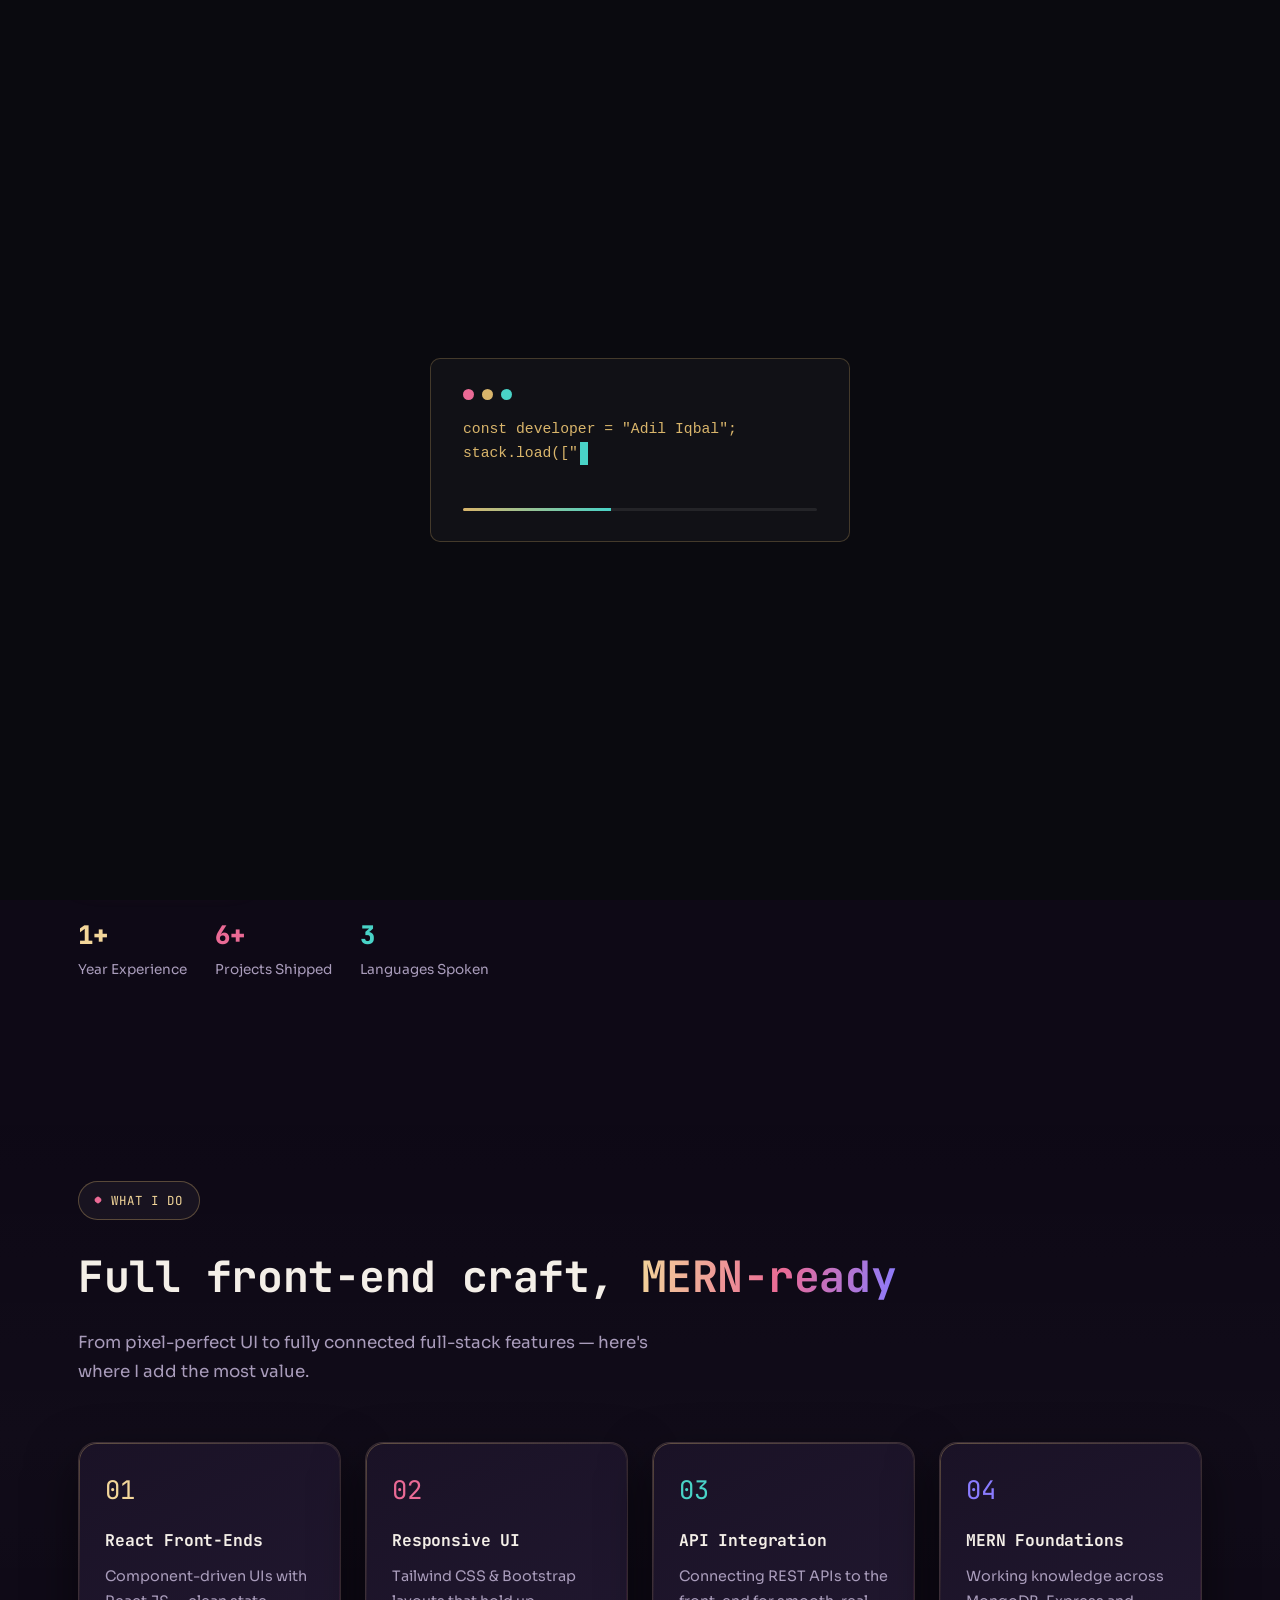
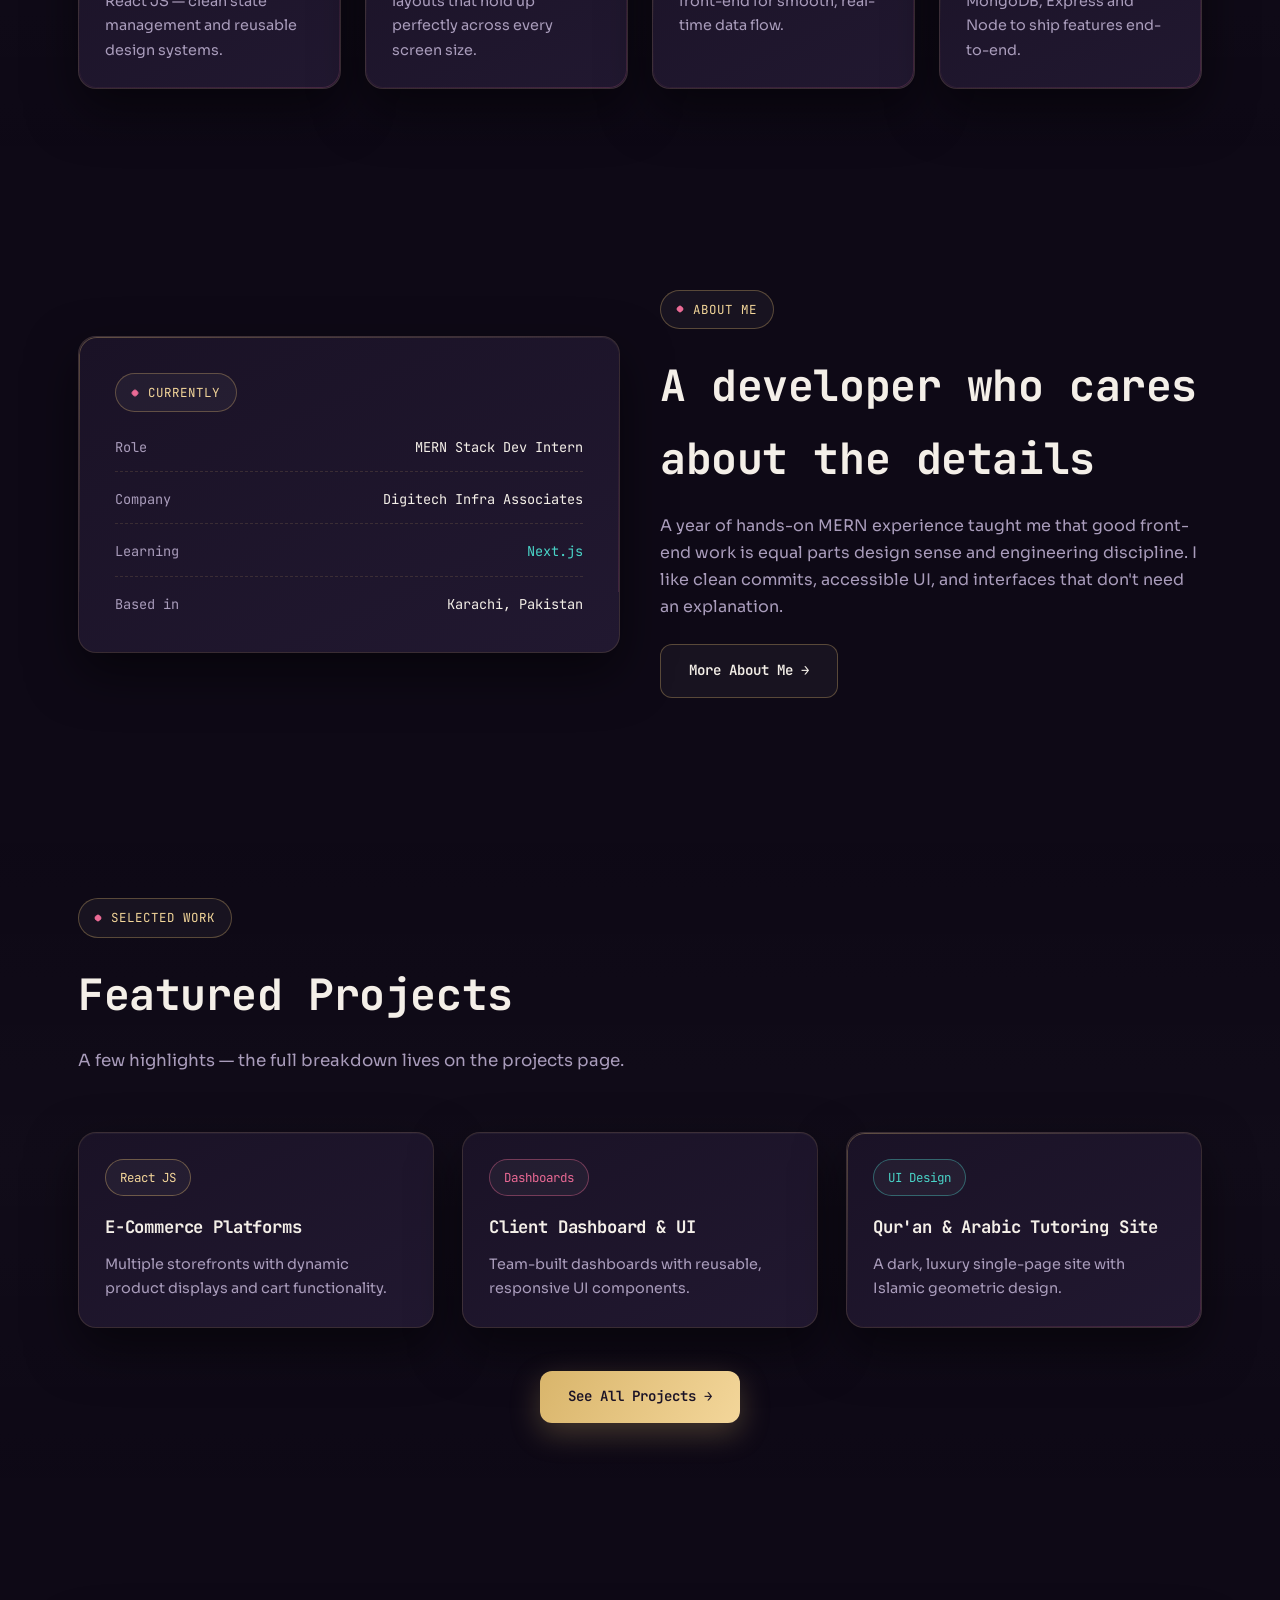
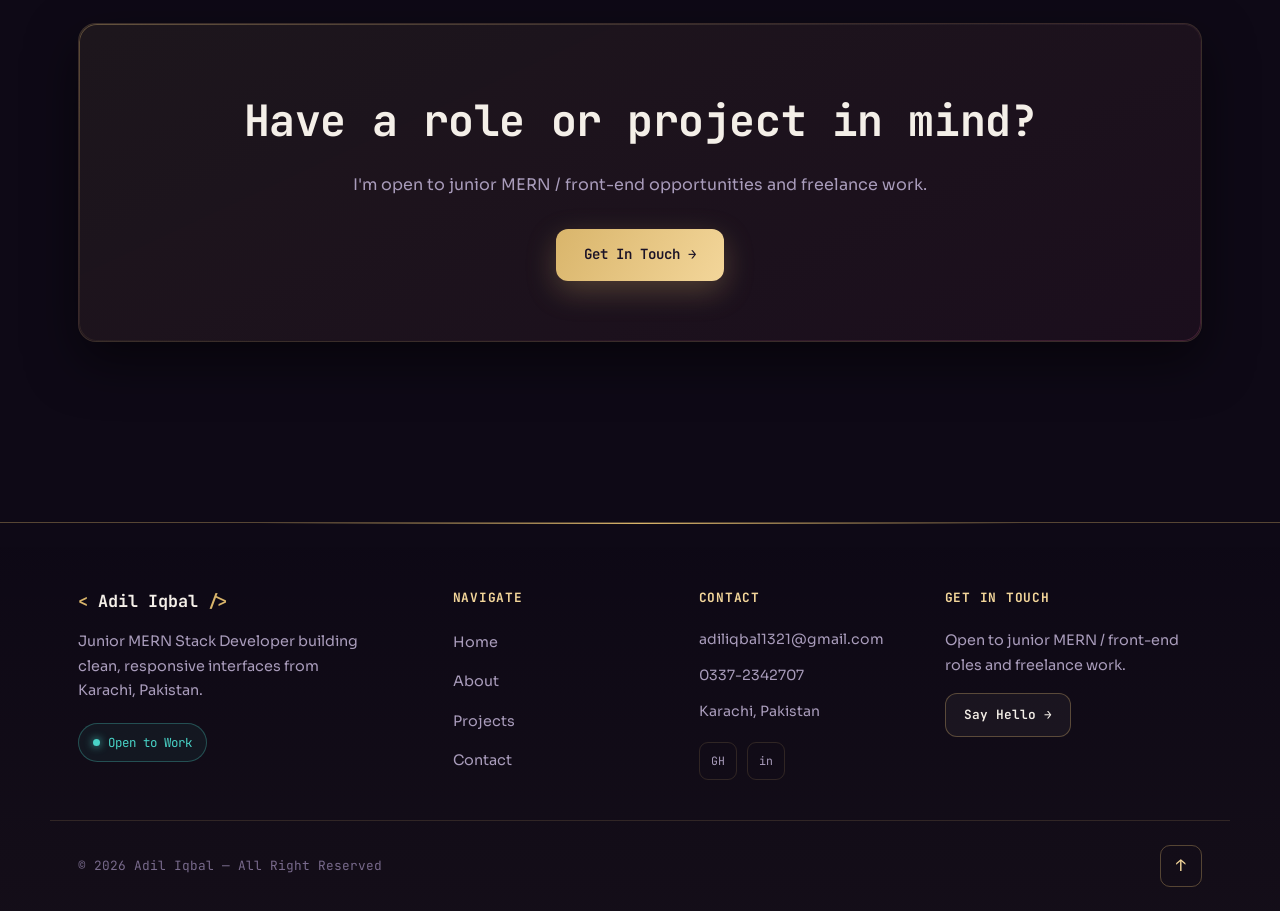
==== index.html @ 332040eb "a" ====
<!DOCTYPE html>
<html lang="en">
<head>
<meta charset="UTF-8">
<meta name="viewport" content="width=device-width, initial-scale=1.0">
<link rel="icon" type="image/jpeg" href="faviconimage.png">
<title>Adil Iqbal — Junior MERN Stack Developer</title>
<meta name="description" content="Adil Iqbal — Junior MERN Stack Developer from Karachi, Pakistan. React JS, Next.js, Node, MongoDB.">
<link rel="stylesheet" href="style.css">
<style>
#preloader{
  position:fixed;
  inset:0;
  z-index:99999;
  background:#0a0a0f;
  display:flex;
  align-items:center;
  justify-content:center;
  transition:opacity .6s ease, visibility .6s ease;
}
#preloader.hide{
  opacity:0;
  visibility:hidden;
  pointer-events:none;
}
.loader-box{
  width:min(420px,86vw);
  padding:30px 32px;
  border:1px solid rgba(217,181,107,0.25);
  border-radius:10px;
  background:rgba(255,255,255,0.03);
}
.loader-dots{display:flex;gap:8px;margin-bottom:18px;}
.loader-dots span{width:11px;height:11px;border-radius:50%;display:inline-block;}
.loader-dots span:nth-child(1){background:#ea6a95;}
.loader-dots span:nth-child(2){background:#d9b56b;}
.loader-dots span:nth-child(3){background:#49d3c7;}
.loader-code{
  min-height:70px;
  font-family:monospace;
  font-size:0.92rem;
  color:#d9b56b;
  white-space:pre-wrap;
  line-height:1.6;
}
.loader-code .type-cursor{
  display:inline-block;
  width:8px;
  background:#49d3c7;
  animation:blink 0.8s steps(1) infinite;
  margin-left:2px;
}
@keyframes blink{50%{opacity:0;}}
.loader-bar{
  margin-top:20px;
  height:3px;
  width:100%;
  background:rgba(255,255,255,0.08);
  border-radius:2px;
  overflow:hidden;
}
.loader-bar-fill{
  height:100%;
  width:0%;
  background:linear-gradient(90deg,#d9b56b,#49d3c7);
  transition:width .3s ease;
}
</style>
</head>
<body id="top">
  <div id="preloader">
    <div class="loader-box">
      <div class="loader-dots">
        <span></span><span></span><span></span>
      </div>
      <div class="loader-code" id="loaderCode"></div>
      <div class="loader-bar"><div class="loader-bar-fill" id="loaderFill"></div></div>
    </div>
  </div>

<div class="mesh"></div>
<div class="noise"></div>

<header>
  <nav>
    <div class="brand"><span class="brk">&lt;</span>Adil Iqbal<span class="brk">/&gt;</span></div>
    <button class="nav-toggle" aria-label="menu"><span></span><span></span><span></span></button>
    <div class="nav-links">
      <a href="index.html" class="active">Home</a>
      <a href="About.html">About</a>
      <a href="projects.html">Projects</a>
      <a href="contact.html">Contact</a>
    </div>
    <a href="contact.html" class="nav-cta">Hire Me</a>
  </nav>
</header>

<main>

  <!-- ============ HERO ============ -->
  <section class="pad-lg">
    <div class="wrap hero-grid">
      <div>
        <div class="eyebrow"><span class="sq"></span>Open to Junior MERN / Front-End roles</div>
        <h1 style="font-size:clamp(2.4rem,5.5vw,3.8rem);line-height:1.1;margin-bottom:22px;">
          Building interfaces that feel as good as they look —
          <span class="grad-text">one component at a time.</span>
        </h1>
        <p style="color:var(--muted);font-size:1.1rem;max-width:540px;margin-bottom:34px;">
          I'm <b style="color:var(--text)">Adil Iqbal</b>, a Junior MERN Stack Developer based in Karachi, Pakistan.
          I design and build dynamic, responsive web applications with <b style="color:var(--text)">React JS</b>,
          and I'm currently deepening my craft with <b style="color:var(--text)">Next.js</b>.
        </p>
        <div style="display:flex;gap:16px;flex-wrap:wrap;">
          <a href="projects.html" class="btn btn-gold">View My Work →</a>
          <a href="Adil-CV.pdf" download class="btn btn-outline">⬇ Download My CV</a>
        </div>
        <div style="display:flex;gap:28px;margin-top:48px;flex-wrap:wrap;">
          <div><div class="mono" style="font-size:1.6rem;font-weight:800;color:var(--gold-bright);"><span data-count="1">0</span>+</div><div style="color:var(--muted);font-size:0.85rem;">Year Experience</div></div>
          <div><div class="mono" style="font-size:1.6rem;font-weight:800;color:var(--rose);"><span data-count="6">0</span>+</div><div style="color:var(--muted);font-size:0.85rem;">Projects Shipped</div></div>
          <div><div class="mono" style="font-size:1.6rem;font-weight:800;color:var(--teal);"><span data-count="3">0</span></div><div style="color:var(--muted);font-size:0.85rem;">Languages Spoken</div></div>
        </div>
      </div>

      <div class="glass tilt" style="padding:0;overflow:hidden;">
        <div style="display:flex;align-items:center;gap:8px;padding:14px 18px;border-bottom:1px solid var(--border);background:rgba(255,255,255,0.02);">
          <span style="width:11px;height:11px;border-radius:50%;background:var(--rose);"></span>
          <span style="width:11px;height:11px;border-radius:50%;background:var(--gold);"></span>
          <span style="width:11px;height:11px;border-radius:50%;background:var(--teal);"></span>
          <span class="mono" style="color:var(--muted);font-size:0.78rem;margin-left:6px;">profile.json</span>
        </div>
        <div class="mono" style="padding:26px 28px;font-size:0.88rem;">
          <div><span style="color:var(--rose);">{</span></div>
          <div>&nbsp;&nbsp;"name"<span style="color:var(--muted);">:</span> <span style="color:var(--gold-bright);">"Adil Iqbal"</span>,</div>
          <div>&nbsp;&nbsp;"role"<span style="color:var(--muted);">:</span> <span style="color:var(--gold-bright);">"Junior MERN Stack Developer"</span>,</div>
          <div>&nbsp;&nbsp;"stack"<span style="color:var(--muted);">:</span> [<span style="color:var(--teal);">"React"</span>, <span style="color:var(--teal);">"Bootstrap/Tailwind CSS"</span>, <span style="color:var(--teal);">"JavaScript/TypeScript"</span>],</div>
          <div>&nbsp;&nbsp;"learning"<span style="color:var(--muted);">:</span> <span style="color:var(--teal);">"Next.js"</span>,</div>
          <div>&nbsp;&nbsp;"basedIn"<span style="color:var(--muted);">:</span> <span style="color:var(--gold-bright);">"Karachi, Pakistan"</span>,</div>
          <div>&nbsp;&nbsp;"languages"<span style="color:var(--muted);">:</span> [<span style="color:var(--teal);">"Urdu"</span>, <span style="color:var(--teal);">"English"</span>, <span style="color:var(--teal);">"Arabic"</span>],</div>
          <div>&nbsp;&nbsp;"available"<span style="color:var(--muted);">:</span> <span style="color:var(--rose);">true</span></div>
          <div><span style="color:var(--rose);">}</span></div>
        </div>
      </div>
    </div>
  </section>

  <!-- ============ WHAT I DO ============ -->
  <section class="pad-lg" style="background:linear-gradient(180deg,transparent,rgba(255,255,255,0.015),transparent);">
    <div class="wrap">
      <div class="eyebrow fade-up"><span class="sq"></span>What I Do</div>
      <h2 class="section-title fade-up">Full front-end craft, <span class="grad-text">MERN-ready</span></h2>
      <p class="section-sub fade-up">From pixel-perfect UI to fully connected full-stack features — here's where I add the most value.</p>

      <div class="grid-4">
        <div class="glass tilt fade-up" style="padding:26px;">
          <div class="mono" style="font-size:1.6rem;color:var(--gold-bright);margin-bottom:14px;">01</div>
          <h3 style="font-size:1.02rem;margin-bottom:10px;">React Front-Ends</h3>
          <p style="color:var(--muted);font-size:0.9rem;">Component-driven UIs with React JS — clean state management and reusable design systems.</p>
        </div>
        <div class="glass tilt fade-up" style="padding:26px;">
          <div class="mono" style="font-size:1.6rem;color:var(--rose);margin-bottom:14px;">02</div>
          <h3 style="font-size:1.02rem;margin-bottom:10px;">Responsive UI</h3>
          <p style="color:var(--muted);font-size:0.9rem;">Tailwind CSS &amp; Bootstrap layouts that hold up perfectly across every screen size.</p>
        </div>
        <div class="glass tilt fade-up" style="padding:26px;">
          <div class="mono" style="font-size:1.6rem;color:var(--teal);margin-bottom:14px;">03</div>
          <h3 style="font-size:1.02rem;margin-bottom:10px;">API Integration</h3>
          <p style="color:var(--muted);font-size:0.9rem;">Connecting REST APIs to the front-end for smooth, real-time data flow.</p>
        </div>
        <div class="glass tilt fade-up" style="padding:26px;">
          <div class="mono" style="font-size:1.6rem;color:var(--violet);margin-bottom:14px;">04</div>
          <h3 style="font-size:1.02rem;margin-bottom:10px;">MERN Foundations</h3>
          <p style="color:var(--muted);font-size:0.9rem;">Working knowledge across MongoDB, Express and Node to ship features end-to-end.</p>
        </div>
      </div>
    </div>
  </section>

  <!-- ============ ABOUT TEASER ============ -->
  <section class="pad-lg">
    <div class="wrap grid-2" style="align-items:center;">
      <div class="glass tilt fade-up" style="padding:36px;">
        <div class="eyebrow" style="margin-bottom:24px;"><span class="sq"></span>Currently</div>
        <ul style="display:flex;flex-direction:column;gap:16px;">
          <li style="display:flex;justify-content:space-between;border-bottom:1px dashed var(--border);padding-bottom:12px;"><span class="mono" style="color:var(--muted);font-size:0.85rem;">Role</span><span class="mono" style="font-size:0.85rem;">MERN Stack Dev Intern</span></li>
          <li style="display:flex;justify-content:space-between;border-bottom:1px dashed var(--border);padding-bottom:12px;"><span class="mono" style="color:var(--muted);font-size:0.85rem;">Company</span><span class="mono" style="font-size:0.85rem;">Digitech Infra Associates</span></li>
          <li style="display:flex;justify-content:space-between;border-bottom:1px dashed var(--border);padding-bottom:12px;"><span class="mono" style="color:var(--muted);font-size:0.85rem;">Learning</span><span class="mono" style="font-size:0.85rem;color:var(--teal);">Next.js</span></li>
          <li style="display:flex;justify-content:space-between;"><span class="mono" style="color:var(--muted);font-size:0.85rem;">Based in</span><span class="mono" style="font-size:0.85rem;">Karachi, Pakistan</span></li>
        </ul>
      </div>
      <div class="fade-up">
        <div class="eyebrow"><span class="sq"></span>About Me</div>
        <h2 class="section-title">A developer who cares about the details</h2>
        <p style="color:var(--muted);margin-bottom:24px;">A year of hands-on MERN experience taught me that good front-end work is equal parts design sense and engineering discipline. I like clean commits, accessible UI, and interfaces that don't need an explanation.</p>
        <a href="about.html" class="btn btn-outline">More About Me →</a>
      </div>
    </div>
  </section>

  <!-- ============ FEATURED PROJECTS ============ -->
  <section class="pad-lg" style="background:linear-gradient(180deg,transparent,rgba(255,255,255,0.015),transparent);">
    <div class="wrap">
      <div class="eyebrow fade-up"><span class="sq"></span>Selected Work</div>
      <h2 class="section-title fade-up">Featured Projects</h2>
      <p class="section-sub fade-up">A few highlights — the full breakdown lives on the projects page.</p>

      <div class="grid-3">
        <div class="glass tilt fade-up" style="padding:26px;">
          <div class="pill gold" style="margin-bottom:16px;">React JS</div>
          <h3 style="font-size:1.08rem;margin-bottom:10px;">E-Commerce Platforms</h3>
          <p style="color:var(--muted);font-size:0.9rem;">Multiple storefronts with dynamic product displays and cart functionality.</p>
        </div>
        <div class="glass tilt fade-up" style="padding:26px;">
          <div class="pill rose" style="margin-bottom:16px;">Dashboards</div>
          <h3 style="font-size:1.08rem;margin-bottom:10px;">Client Dashboard &amp; UI</h3>
          <p style="color:var(--muted);font-size:0.9rem;">Team-built dashboards with reusable, responsive UI components.</p>
        </div>
        <div class="glass tilt fade-up" style="padding:26px;">
          <div class="pill teal" style="margin-bottom:16px;">UI Design</div>
          <h3 style="font-size:1.08rem;margin-bottom:10px;">Qur'an &amp; Arabic Tutoring Site</h3>
          <p style="color:var(--muted);font-size:0.9rem;">A dark, luxury single-page site with Islamic geometric design.</p>
        </div>
      </div>
      <div style="text-align:center;margin-top:44px;" class="fade-up">
        <a href="projects.html" class="btn btn-gold">See All Projects →</a>
      </div>
    </div>
  </section>

  <!-- ============ CTA ============ -->
  <section class="pad-lg">
    <div class="wrap">
      <div class="glass fade-up" style="padding:60px 40px;text-align:center;background:linear-gradient(155deg, rgba(217,181,107,0.08), rgba(234,106,149,0.06));">
        <h2 class="section-title" style="margin-bottom:14px;">Have a role or project in mind?</h2>
        <p style="color:var(--muted);margin-bottom:30px;">I'm open to junior MERN / front-end opportunities and freelance work.</p>
        <a href="contact.html" class="btn btn-gold">Get In Touch →</a>
      </div>
    </div>
  </section>

</main>

<footer>
  <div class="footer-top">
    <div class="footer-col footer-col-brand">
      <div class="brand mono"><span class="brk">&lt;</span>Adil Iqbal<span class="brk">/&gt;</span></div>
      <p>Junior MERN Stack Developer building clean, responsive interfaces from Karachi, Pakistan.</p>
      <span class="footer-badge"><span class="dot"></span>Open to Work</span>
    </div>
    <div class="footer-col">
      <h4>Navigate</h4>
      <ul>
        <li><a href="index.html">Home</a></li>
        <li><a href="about.html">About</a></li>
        <li><a href="projects.html">Projects</a></li>
        <li><a href="contact.html">Contact</a></li>
      </ul>
    </div>
    <div class="footer-col">
      <h4>Contact</h4>
      <div class="f-contact">
        <a href="mailto:adiliqbal1321@gmail.com">adiliqbal1321@gmail.com</a>
        <a href="tel:03372342707">0337-2342707</a>
        <span>Karachi, Pakistan</span>
      </div>
      <div class="footer-social">
        <a href="https://github.com/AdilIqbal0337" title="GitHub">GH</a>
        <a href="https://www.linkedin.com/in/adil-iqbal-b73838338/" title="LinkedIn">in</a>
      </div>
    </div>
    <div class="footer-col">
      <h4>Get In Touch</h4>
      <p style="color:var(--muted);font-size:0.9rem;margin-bottom:16px;">Open to junior MERN / front-end roles and freelance work.</p>
      <a href="contact.html" class="btn btn-outline" style="font-size:0.8rem;padding:10px 18px;">Say Hello →</a>
    </div>
  </div>
  <div class="footer-bottom">
    <div class="footer-note">© 2026 Adil Iqbal — All Right Reserved</div>
    <a href="#top" class="back-to-top mono" title="Back to top">↑</a>
  </div>
</footer>

<script src="script.js"></script>
<script>
(function(){
  const codeEl = document.getElementById('loaderCode');
  const fillEl = document.getElementById('loaderFill');
  const preloader = document.getElementById('preloader');
  if(!codeEl || !preloader) return;

  const lines = [
    'const developer = "Adil Iqbal";',
    'stack.load(["React","Next JS","Tailwind Css"]);',
    'status: "Ready to build..."'
  ];

  let lineIndex = 0, charIndex = 0, output = '';

  function typeLine(){
    if(lineIndex >= lines.length){
      finishLoading();
      return;
    }
    const currentLine = lines[lineIndex];
    if(charIndex < currentLine.length){
      output += currentLine[charIndex];
      codeEl.innerHTML = output + '<span class="type-cursor">&nbsp;</span>';
      charIndex++;
      const totalChars = lines.join('').length;
      const doneChars = lineIndex * 0;
      let progressChars = 0;
      for(let i=0;i<lineIndex;i++){ progressChars += lines[i].length; }
      progressChars += charIndex;
      fillEl.style.width = Math.min(95, (progressChars / totalChars) * 100) + '%';
      setTimeout(typeLine, 28);
    } else {
      output += '\n';
      lineIndex++;
      charIndex = 0;
      setTimeout(typeLine, 250);
    }
  }

  function finishLoading(){
    fillEl.style.width = '100%';
    setTimeout(function(){
      preloader.classList.add('hide');
      document.body.style.overflow = '';
    }, 400);
  }

  document.body.style.overflow = 'hidden';
  setTimeout(typeLine, 300);

  window.addEventListener('load', function(){
    setTimeout(function(){
      if(!preloader.classList.contains('hide')){
        finishLoading();
      }
    }, 2500);
  });
})();
</script>
</body>
</html>
---- style.css ----
/* =====================================================
   Adil Iqbal — Portfolio v2
   Theme: "Obsidian & Champagne" — deep aubergine-black glass
   with warm gold, rose and teal accents, 3D depth via
   layered shadows, glass panels and gradient mesh light.
   ===================================================== */

@import url('https://fonts.googleapis.com/css2?family=JetBrains+Mono:wght@400;500;600;700;800&family=Sora:wght@300;400;500;600;700;800&display=swap');

:root{
  --bg:#0e0916;
  --bg-2:#150e22;
  --surface: rgba(255,255,255,0.045);
  --surface-solid:#1a1226;
  --surface-solid-2:#211830;
  --border: rgba(212,175,106,0.16);
  --border-strong: rgba(212,175,106,0.35);
  --gold:#d9b56b;
  --gold-bright:#f3d69a;
  --rose:#ea6a95;
  --teal:#49d3c7;
  --violet:#8a7cff;
  --text:#f4efe8;
  --muted:#a99cbb;
  --muted-dim:#786a8c;
  --shadow-1: 0 2px 8px rgba(0,0,0,0.4);
  --shadow-2: 0 20px 50px rgba(0,0,0,0.5);
  --shadow-3: 0 40px 90px rgba(0,0,0,0.55);
}

*{margin:0;padding:0;box-sizing:border-box;}
html{scroll-behavior:smooth;}
body{
  background:var(--bg);
  color:var(--text);
  font-family:'Sora',sans-serif;
  font-weight:400;
  line-height:1.7;
  overflow-x:hidden;
  position:relative;
  min-height:100vh;
}
a{text-decoration:none;color:inherit;}
ul{list-style:none;}
img{max-width:100%;display:block;}
::selection{background:var(--gold);color:#150e22;}

.mono{font-family:'JetBrains Mono',monospace;}

::-webkit-scrollbar{width:10px;}
::-webkit-scrollbar-track{background:var(--bg);}
::-webkit-scrollbar-thumb{background:var(--surface-solid-2);border-radius:6px;border:1px solid var(--border);}
::-webkit-scrollbar-thumb:hover{background:var(--gold);}

/* ---------- Gradient mesh background ---------- */
.mesh{
  position:fixed;inset:0;z-index:-2;
  background:
    radial-gradient(ellipse 60% 45% at 12% 8%, rgba(234,106,149,0.16), transparent 60%),
    radial-gradient(ellipse 55% 45% at 88% 15%, rgba(73,211,199,0.13), transparent 60%),
    radial-gradient(ellipse 70% 55% at 50% 100%, rgba(138,124,255,0.14), transparent 60%),
    var(--bg);
}
.noise{
  position:fixed;inset:0;z-index:-1;opacity:0.035;pointer-events:none;
  background-image:url("data:image/svg+xml,%3Csvg xmlns='http://www.w3.org/2000/svg' width='120' height='120'%3E%3Cfilter id='n'%3E%3CfeTurbulence type='fractalNoise' baseFrequency='0.9' numOctaves='2' stitchTiles='stitch'/%3E%3C/filter%3E%3Crect width='100%25' height='100%25' filter='url(%23n)'/%3E%3C/svg%3E");
}

/* ---------- Gradient text helper ---------- */
.grad-text{
  background:linear-gradient(100deg, var(--gold-bright), var(--rose) 55%, var(--violet));
  -webkit-background-clip:text;background-clip:text;color:transparent;
}

/* ================= NAVIGATION ================= */
header{
  position:fixed;top:0;left:0;right:0;z-index:200;
  background:rgba(14,9,22,0.72);
  backdrop-filter:blur(16px) saturate(140%);
  border-bottom:1px solid var(--border);
}
nav{
  max-width:1240px;margin:0 auto;
  display:flex;align-items:center;justify-content:space-between;
  padding:18px 28px;
}
.brand{
  font-family:'JetBrains Mono',monospace;font-weight:700;font-size:1.05rem;
  display:flex;align-items:center;gap:10px;
}
.brand .brk{color:var(--gold);}
.nav-links{display:flex;gap:6px;align-items:center;}
.nav-links a{
  font-family:'JetBrains Mono',monospace;font-size:0.85rem;
  padding:10px 18px;border-radius:10px;color:var(--muted);
  transition:color .2s, background .2s;
  position:relative;
}
.nav-links a:hover{color:var(--text);background:var(--surface);}
.nav-links a.active{color:var(--gold-bright);background:var(--surface);}
.nav-links a.active::after{
  content:'';position:absolute;left:18px;right:18px;bottom:6px;height:2px;
  background:linear-gradient(90deg,var(--gold),var(--rose));border-radius:2px;
}
.nav-cta{
  font-family:'JetBrains Mono',monospace;font-size:0.82rem;font-weight:600;
  padding:11px 20px;border-radius:10px;
  background:linear-gradient(120deg,var(--gold),var(--gold-bright));
  color:#1a1226;
  box-shadow:0 8px 24px rgba(217,181,107,0.25);
  white-space:nowrap;
}
.nav-toggle{display:none;}

@media(max-width:860px){
  .nav-links{
    position:fixed;top:64px;left:0;right:0;
    flex-direction:column;align-items:stretch;gap:2px;
    background:rgba(14,9,22,0.97);backdrop-filter:blur(16px);
    padding:14px;border-bottom:1px solid var(--border);
    transform:translateY(-130%);opacity:0;transition:transform .3s ease, opacity .3s ease;
    pointer-events:none;
  }
  .nav-links.open{transform:translateY(0);opacity:1;pointer-events:auto;}
  .nav-links a{padding:14px 16px;}
  .nav-toggle{
    display:flex;flex-direction:column;gap:5px;width:26px;cursor:pointer;background:none;border:none;
  }
  .nav-toggle span{height:2px;background:var(--text);border-radius:2px;}
}

/* ================= LAYOUT PRIMITIVES ================= */
main{padding-top:76px;}
section{position:relative;}
.wrap{max-width:1180px;margin:0 auto;padding:0 28px;}
.pad-lg{padding:100px 0;}
.pad-md{padding:70px 0;}

.eyebrow{
  display:inline-flex;align-items:center;gap:10px;
  font-family:'JetBrains Mono',monospace;font-size:0.78rem;letter-spacing:0.08em;
  color:var(--gold-bright);text-transform:uppercase;
  margin-bottom:20px;
  padding:8px 16px;border:1px solid var(--border-strong);border-radius:30px;
  background:var(--surface);
}
.eyebrow .sq{width:6px;height:6px;background:var(--rose);border-radius:2px;transform:rotate(45deg);}

h1,h2,h3,h4{font-family:'JetBrains Mono',monospace;font-weight:700;letter-spacing:-0.01em;}
h2.section-title{font-size:clamp(1.9rem,4vw,2.7rem);margin-bottom:16px;}
.section-sub{color:var(--muted);font-size:1.05rem;max-width:620px;margin-bottom:56px;}

/* ================= GLASS / 3D CARD SYSTEM ================= */
.glass{
  background:linear-gradient(155deg, var(--surface-solid), var(--surface-solid-2));
  border:1px solid var(--border);
  border-radius:18px;
  box-shadow:var(--shadow-2), inset 0 1px 0 rgba(255,255,255,0.04);
  position:relative;
}
.glass::before{
  content:'';position:absolute;inset:0;border-radius:18px;padding:1px;
  background:linear-gradient(155deg, rgba(217,181,107,0.35), rgba(255,255,255,0), rgba(234,106,149,0.2));
  -webkit-mask:linear-gradient(#000 0 0) content-box, linear-gradient(#000 0 0);
  -webkit-mask-composite:xor;mask-composite:exclude;
  pointer-events:none;
}
.tilt{transform-style:preserve-3d;transition:transform .4s cubic-bezier(.2,.8,.2,1), box-shadow .4s;will-change:transform;}
.tilt:hover{box-shadow:var(--shadow-3);}

/* ================= BUTTONS ================= */
.btn{
  font-family:'JetBrains Mono',monospace;font-weight:600;font-size:0.88rem;
  padding:14px 28px;border-radius:12px;display:inline-flex;align-items:center;gap:10px;
  transition:transform .2s, box-shadow .2s, background .2s, border-color .2s;
  cursor:pointer;border:none;
}
.btn-gold{
  background:linear-gradient(120deg,var(--gold),var(--gold-bright));color:#1a1226;
  box-shadow:0 10px 30px rgba(217,181,107,0.28);
}
.btn-gold:hover{transform:translateY(-3px);box-shadow:0 16px 40px rgba(217,181,107,0.4);}
.btn-outline{
  border:1px solid var(--border-strong);color:var(--text);background:var(--surface);
}
.btn-outline:hover{transform:translateY(-3px);border-color:var(--gold);}

/* ================= HERO RESPONSIVE GRID ================= */
.hero-grid{display:grid;grid-template-columns:1.05fr 0.95fr;gap:56px;align-items:center;min-height:70vh;}
@media(max-width:900px){
  .hero-grid{grid-template-columns:1fr;min-height:auto;gap:40px;}
  .hero-grid > *{grid-column:1;}
}

/* ================= PROJECT THUMBNAIL PLACEHOLDER ================= */
.proj-thumb{
  position:relative;border-radius:14px;overflow:hidden;height:200px;margin-bottom:24px;
  border:1px solid var(--border);
  display:flex;align-items:center;justify-content:center;flex-direction:column;gap:10px;
}
.proj-thumb img{width:100%;height:100%;object-fit:cover;position:absolute;inset:0;}
.proj-thumb .thumb-overlay{
  position:relative;z-index:1;text-align:center;
  display:flex;flex-direction:column;align-items:center;gap:8px;
}
.proj-thumb .thumb-icon{
  width:52px;height:52px;border-radius:12px;display:flex;align-items:center;justify-content:center;
  background:rgba(255,255,255,0.06);border:1px solid var(--border-strong);
}
.proj-thumb .thumb-label{font-family:'JetBrains Mono',monospace;font-size:0.75rem;color:var(--muted);letter-spacing:0.03em;}
.proj-thumb.g1{background:radial-gradient(ellipse at 30% 20%, rgba(217,181,107,0.18), transparent 60%), radial-gradient(ellipse at 80% 80%, rgba(234,106,149,0.14), transparent 60%), var(--surface-solid);}
.proj-thumb.g2{background:radial-gradient(ellipse at 70% 20%, rgba(234,106,149,0.18), transparent 60%), radial-gradient(ellipse at 20% 80%, rgba(73,211,199,0.14), transparent 60%), var(--surface-solid);}
.proj-thumb.g3{background:radial-gradient(ellipse at 20% 30%, rgba(73,211,199,0.18), transparent 60%), radial-gradient(ellipse at 80% 70%, rgba(138,124,255,0.16), transparent 60%), var(--surface-solid);}
.proj-thumb.g4{background:radial-gradient(ellipse at 50% 20%, rgba(138,124,255,0.18), transparent 60%), radial-gradient(ellipse at 80% 80%, rgba(217,181,107,0.14), transparent 60%), var(--surface-solid);}

/* ================= FOOTER ================= */
footer{
  position:relative;
  border-top:1px solid var(--border-strong);
  margin-top:80px;
  background:linear-gradient(180deg, transparent, rgba(217,181,107,0.03));
  overflow:hidden;
}
footer::before{
  content:'';position:absolute;top:0;left:50%;transform:translateX(-50%);
  width:60%;height:1px;
  background:linear-gradient(90deg, transparent, var(--gold), transparent);
}
.footer-top{
  max-width:1180px;margin:0 auto;padding:64px 28px 40px;
  display:grid;grid-template-columns:1.3fr 0.8fr 0.8fr 1fr;gap:40px;
}
.footer-col h4{
  font-family:'JetBrains Mono',monospace;font-size:0.8rem;letter-spacing:0.06em;
  text-transform:uppercase;color:var(--gold-bright);margin-bottom:20px;
}
.footer-col-brand .brand{margin-bottom:14px;}
.footer-col-brand p{color:var(--muted);font-size:0.9rem;max-width:280px;margin-bottom:20px;}
.footer-badge{
  display:inline-flex;align-items:center;gap:8px;
  font-family:'JetBrains Mono',monospace;font-size:0.78rem;color:var(--teal);
  padding:8px 14px;border:1px solid rgba(73,211,199,0.3);border-radius:20px;
  background:rgba(73,211,199,0.06);
}
.footer-badge .dot{width:7px;height:7px;border-radius:50%;background:var(--teal);box-shadow:0 0 8px var(--teal);}
.footer-col ul{display:flex;flex-direction:column;gap:12px;}
.footer-col ul a{font-size:0.9rem;color:var(--muted);transition:color .2s;}
.footer-col ul a:hover{color:var(--gold-bright);}
.footer-col .f-contact{display:flex;flex-direction:column;gap:12px;}
.footer-col .f-contact a, .footer-col .f-contact span{font-size:0.88rem;color:var(--muted);}
.footer-col .f-contact a:hover{color:var(--gold-bright);}
.footer-social{display:flex;gap:10px;margin-top:18px;}
.footer-social a{
  width:38px;height:38px;border-radius:9px;border:1px solid var(--border);
  display:flex;align-items:center;justify-content:center;
  font-family:'JetBrains Mono',monospace;font-size:0.72rem;color:var(--muted);
  transition:color .2s, border-color .2s, transform .2s;
}
.footer-social a:hover{color:var(--gold-bright);border-color:var(--gold);transform:translateY(-3px);}
.footer-bottom{
  border-top:1px solid var(--border);
  padding:24px 28px;max-width:1180px;margin:0 auto;
  display:flex;justify-content:space-between;align-items:center;flex-wrap:wrap;gap:16px;
}
.footer-note{color:var(--muted-dim);font-size:0.8rem;font-family:'JetBrains Mono',monospace;}
.back-to-top{
  width:42px;height:42px;border-radius:10px;border:1px solid var(--border-strong);
  display:flex;align-items:center;justify-content:center;
  color:var(--gold-bright);font-family:'JetBrains Mono',monospace;
  transition:transform .2s, border-color .2s, background .2s;
}
.back-to-top:hover{transform:translateY(-4px);background:var(--surface);border-color:var(--gold);}
@media(max-width:900px){
  .footer-top{grid-template-columns:1fr 1fr;}
}
@media(max-width:560px){
  .footer-top{grid-template-columns:1fr;}
  .footer-bottom{flex-direction:column;text-align:center;}
}

/* ================= FADE UP UTILITY ================= */
.fade-up{opacity:0;transform:translateY(28px);transition:opacity .7s ease, transform .7s ease;}
.fade-up.visible{opacity:1;transform:translateY(0);}

/* ================= PILLS / TAGS ================= */
.pill{
  font-family:'JetBrains Mono',monospace;font-size:0.78rem;
  padding:7px 14px;border-radius:20px;
  background:var(--surface);border:1px solid var(--border);color:var(--text);
  display:inline-flex;align-items:center;gap:6px;
}
.pill.gold{color:var(--gold-bright);border-color:rgba(217,181,107,0.4);}
.pill.rose{color:var(--rose);border-color:rgba(234,106,149,0.4);}
.pill.teal{color:var(--teal);border-color:rgba(73,211,199,0.4);}
.pill.learning::after{content:' · learning';opacity:0.75;}

/* ================= RESPONSIVE HELPERS ================= */
.grid-2{display:grid;grid-template-columns:1fr 1fr;gap:40px;}
.grid-3{display:grid;grid-template-columns:repeat(3,1fr);gap:28px;}
.grid-4{display:grid;grid-template-columns:repeat(4,1fr);gap:24px;}
@media(max-width:980px){
  .grid-3{grid-template-columns:repeat(2,1fr);}
  .grid-4{grid-template-columns:repeat(2,1fr);}
}
@media(max-width:640px){
  .grid-2, .grid-3, .grid-4{grid-template-columns:1fr;}
  .pad-lg{padding:70px 0;}
  .pad-md{padding:50px 0;}
}
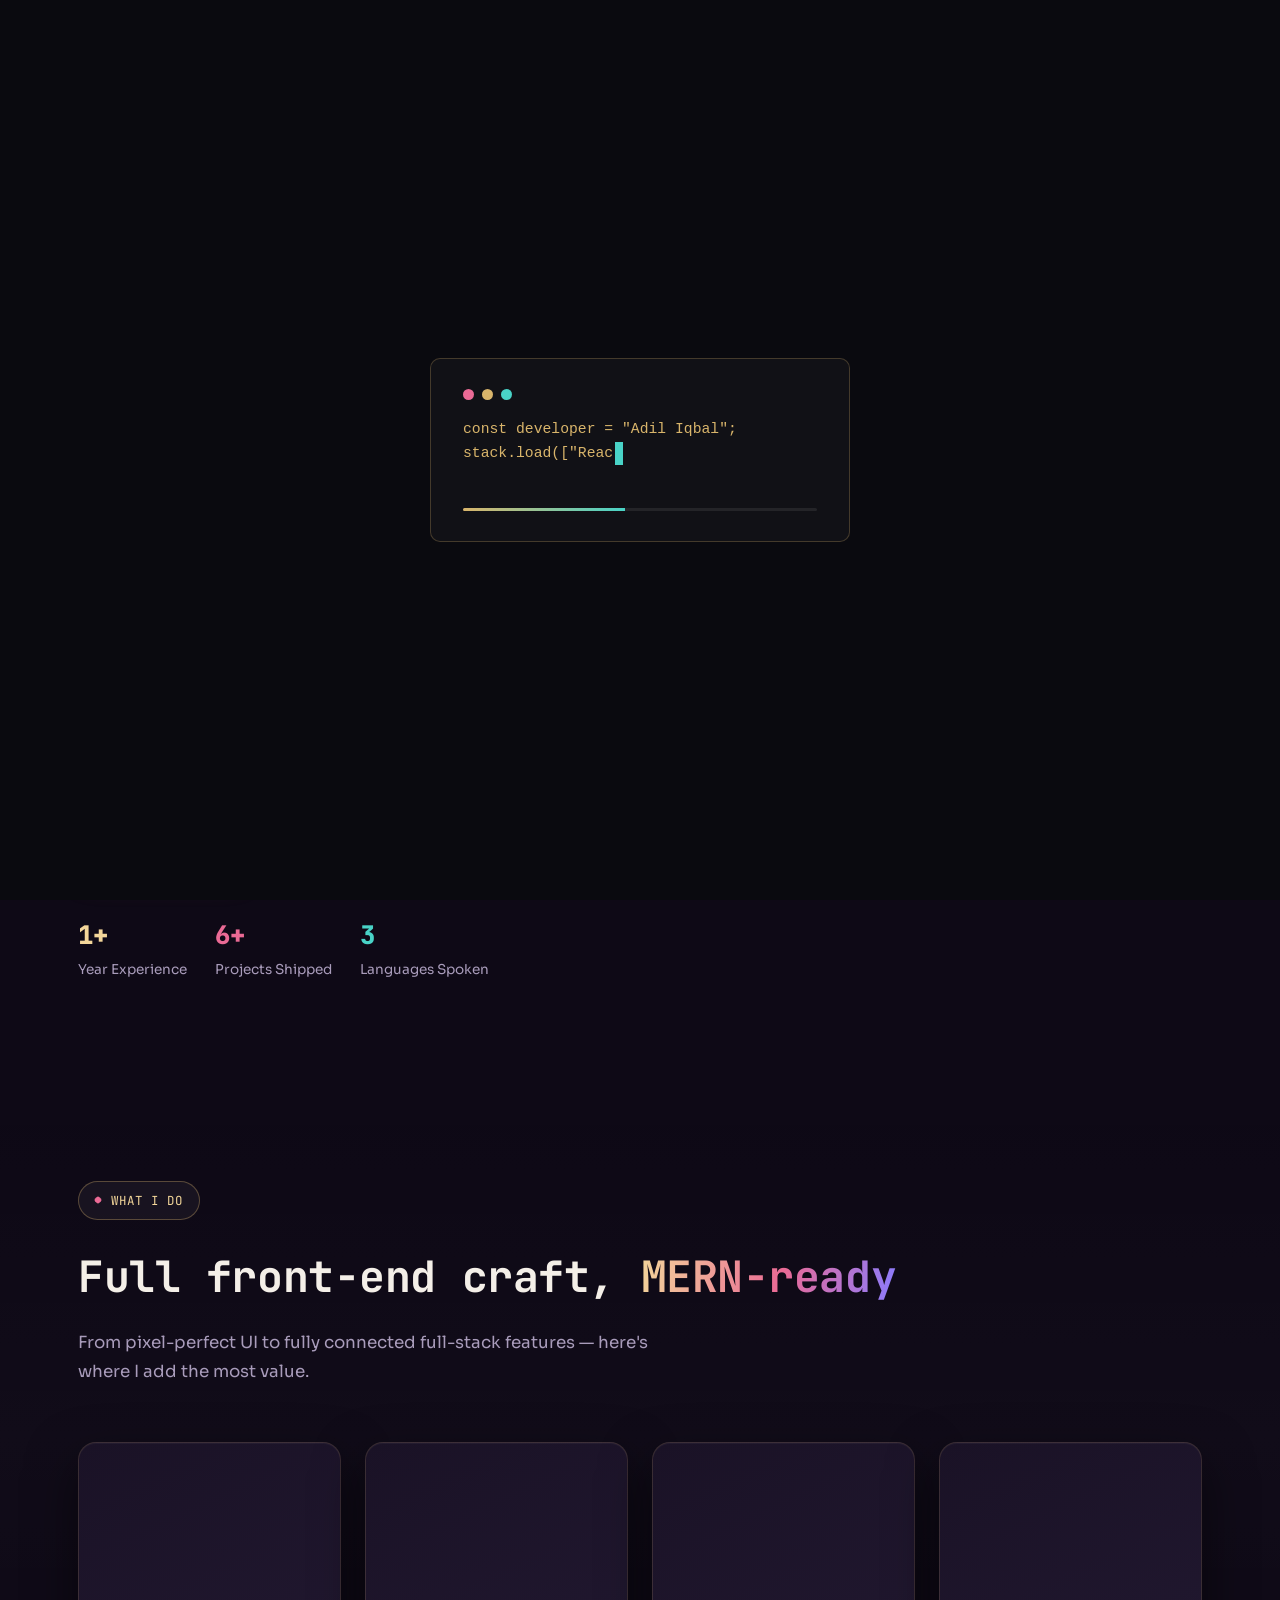
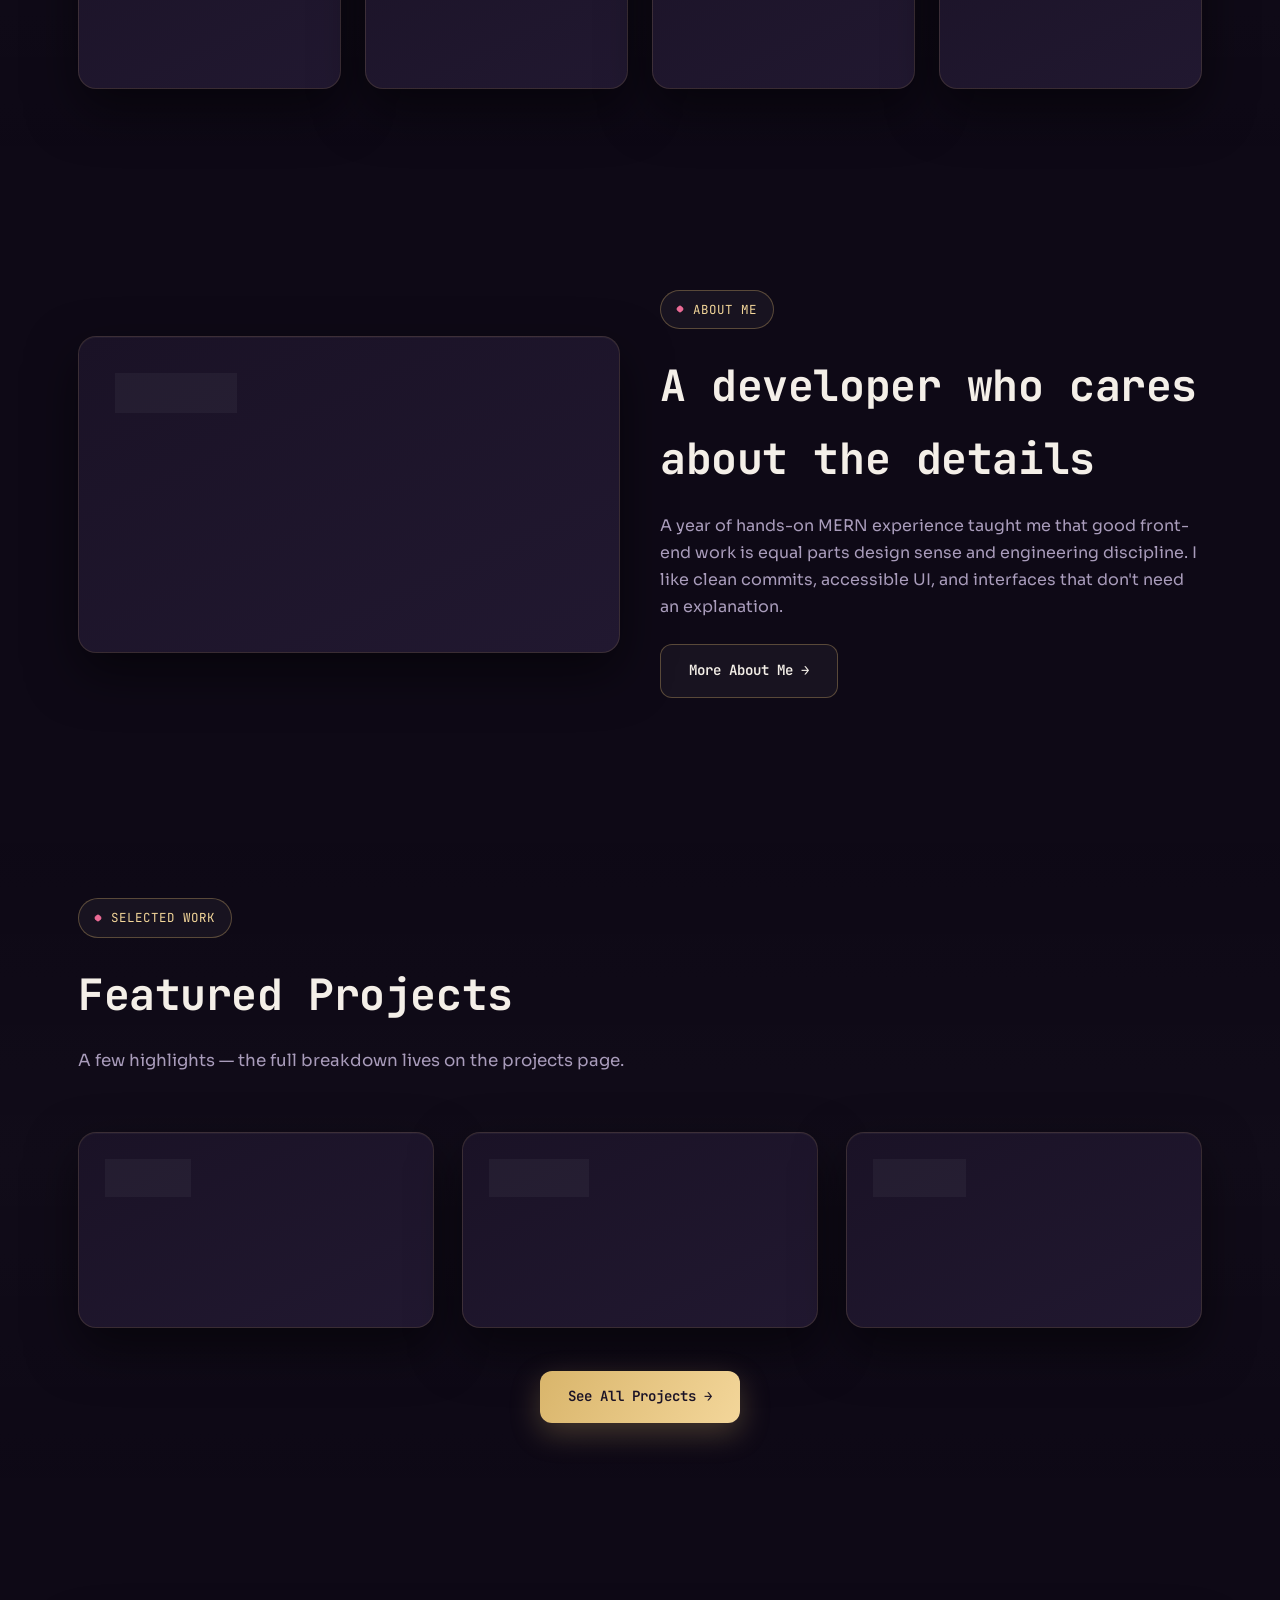
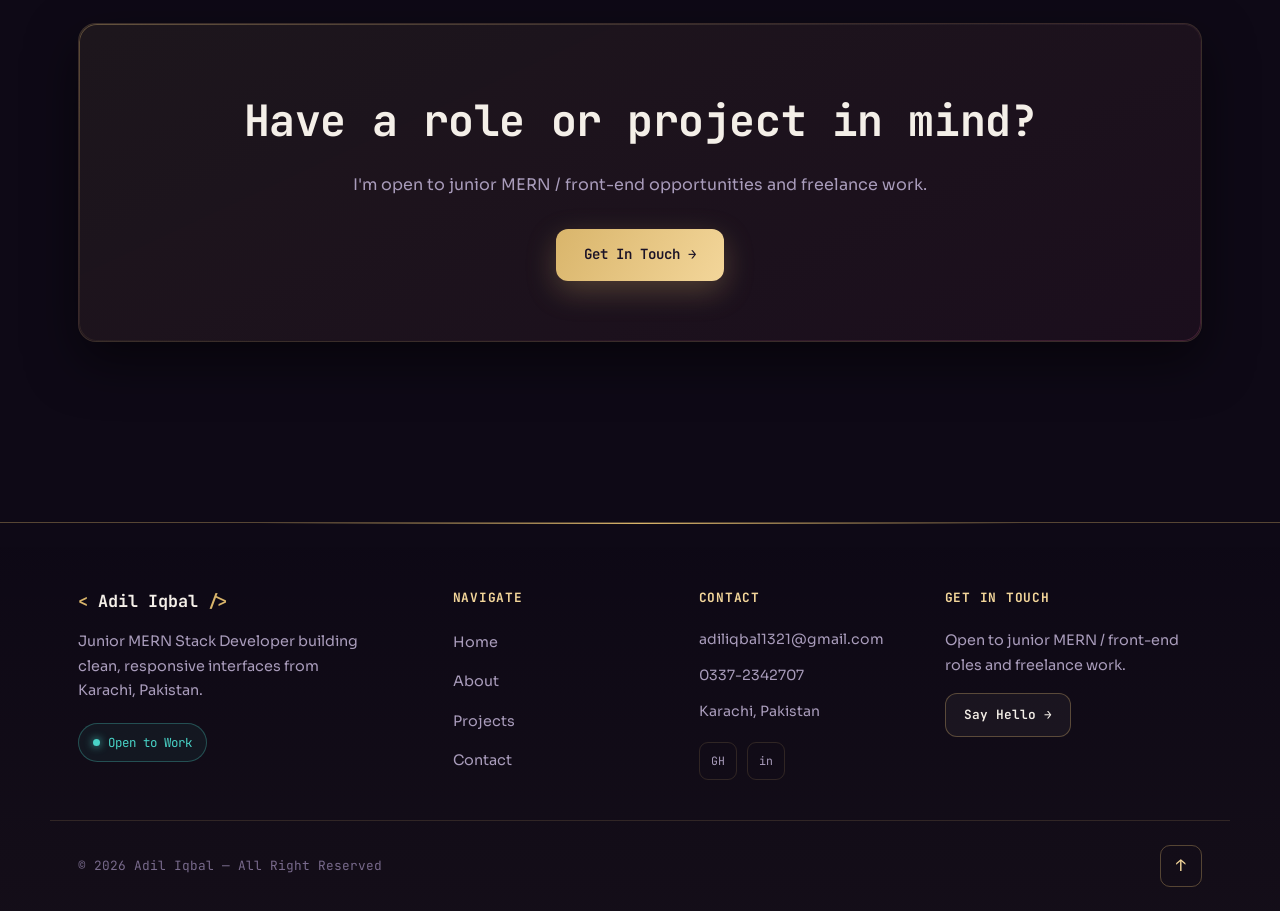
==== commit 6216e832: "vhanges" ====
--- a/index.html
+++ b/index.html
@@ -167,10 +167,10 @@
           <h3 style="font-size:1.02rem;margin-bottom:10px;">API Integration</h3>
           <p style="color:var(--muted);font-size:0.9rem;">Connecting REST APIs to the front-end for smooth, real-time data flow.</p>
         </div>
-        <div class="glass tilt fade-up" style="padding:26px;">
+       <div class="glass tilt fade-up" style="padding:26px;">
           <div class="mono" style="font-size:1.6rem;color:var(--violet);margin-bottom:14px;">04</div>
-          <h3 style="font-size:1.02rem;margin-bottom:10px;">MERN Foundations</h3>
-          <p style="color:var(--muted);font-size:0.9rem;">Working knowledge across MongoDB, Express and Node to ship features end-to-end.</p>
+          <h3 style="font-size:1.02rem;margin-bottom:10px;">Next.js &amp; Modern JS</h3>
+          <p style="color:var(--muted);font-size:0.9rem;">Exploring Next.js and modern ES6+ JavaScript to build faster, scalable front-end architectures.</p>
         </div>
       </div>
     </div>
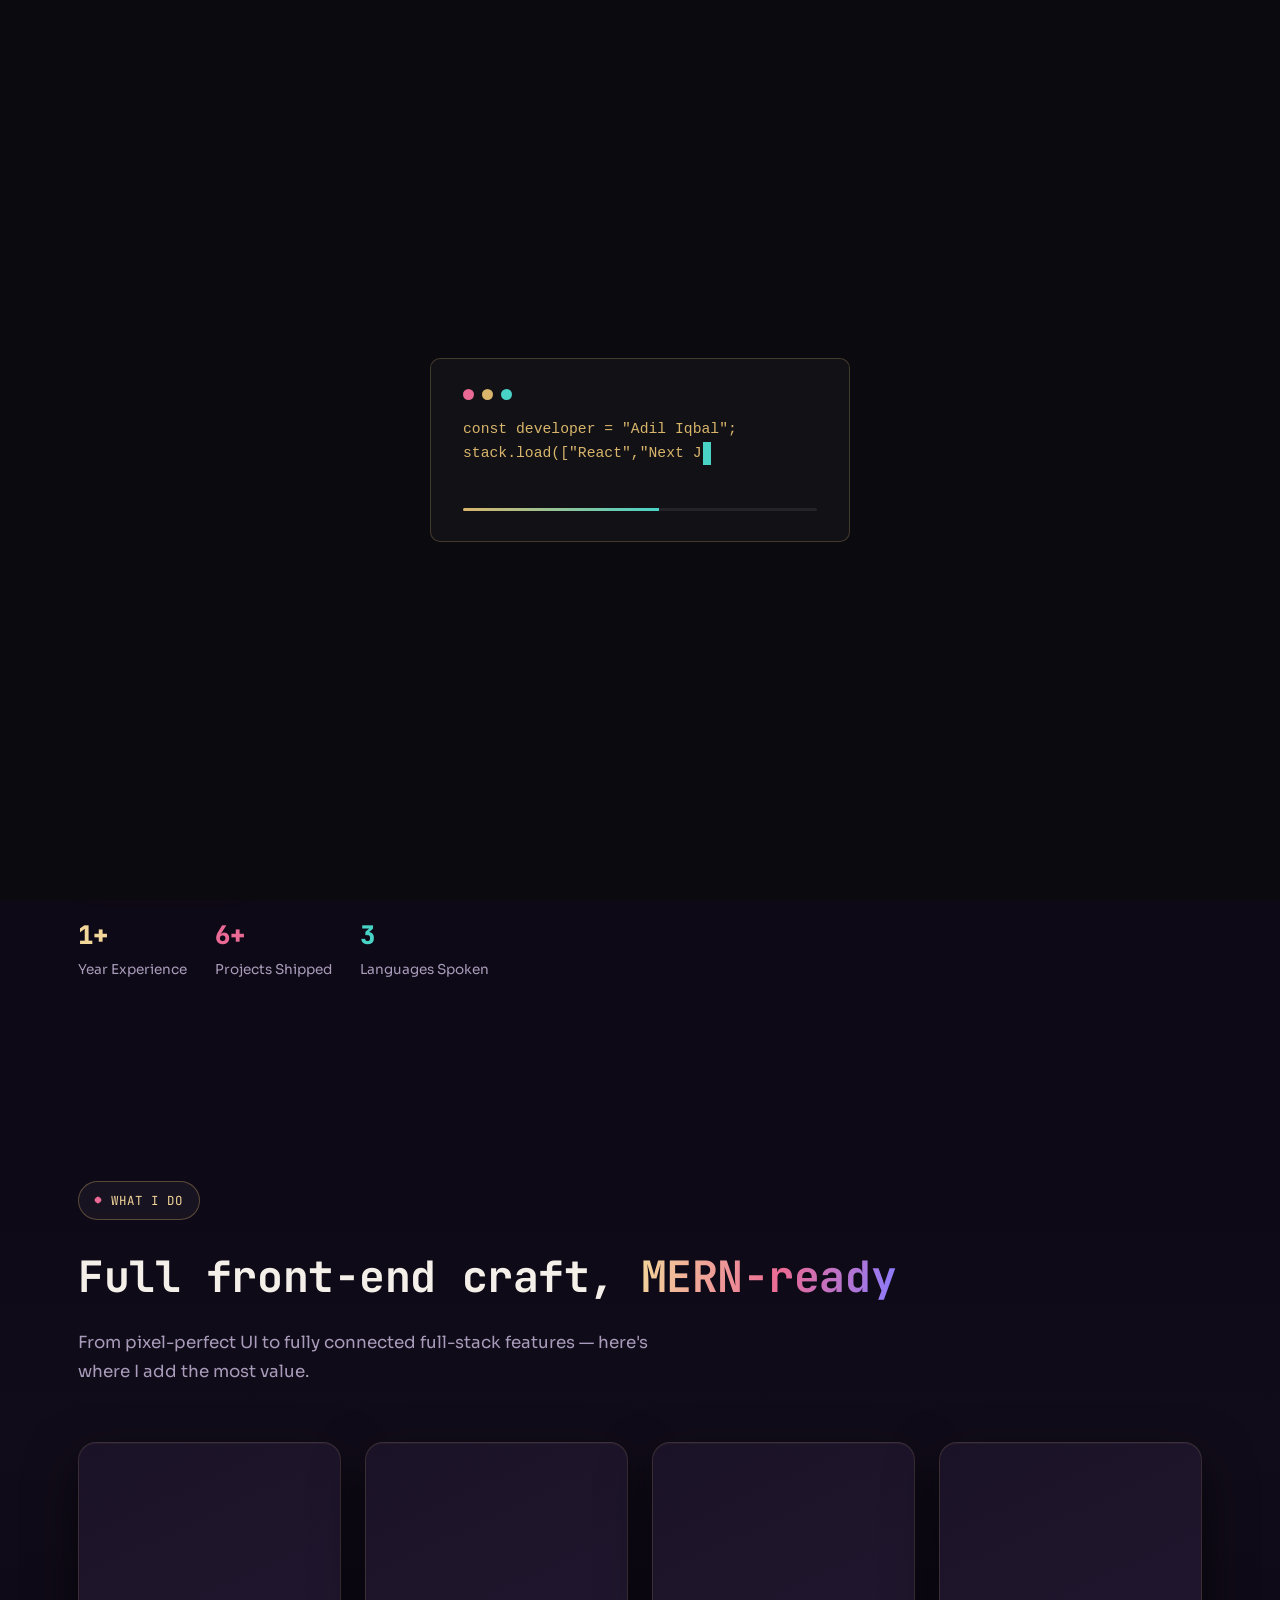
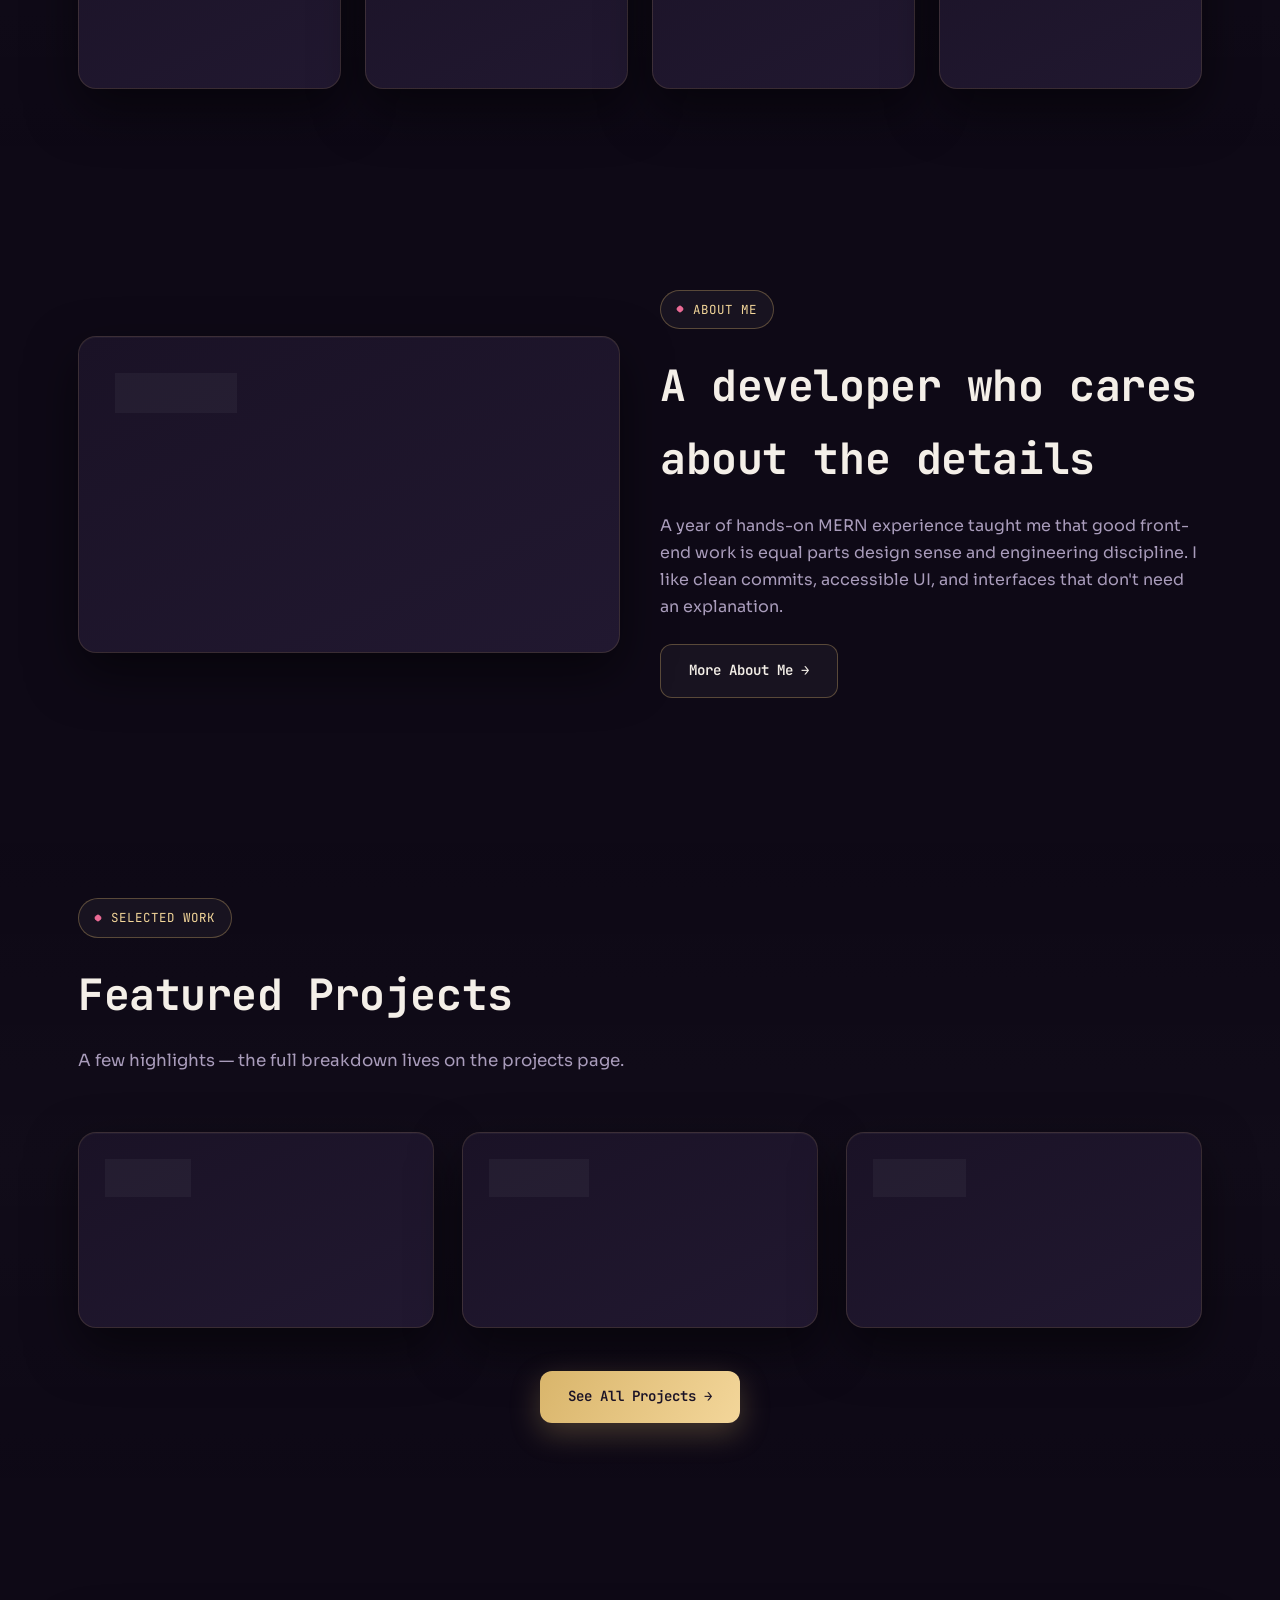
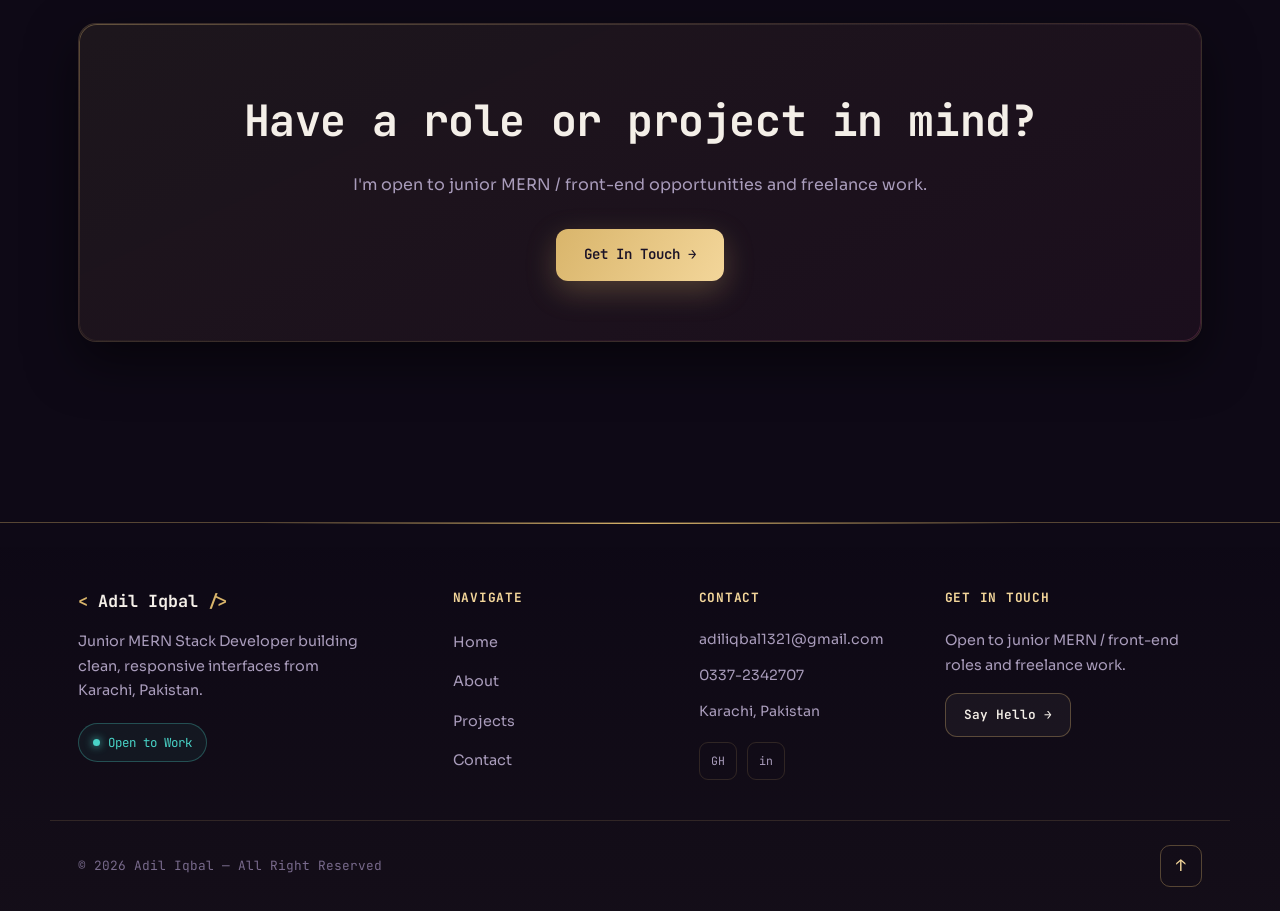
==== commit 5937cfef: "changes" ====
--- a/index.html
+++ b/index.html
@@ -251,7 +251,7 @@
       <h4>Navigate</h4>
       <ul>
         <li><a href="index.html">Home</a></li>
-        <li><a href="about.html">About</a></li>
+        <li><a href="About.html">About</a></li>
         <li><a href="projects.html">Projects</a></li>
         <li><a href="contact.html">Contact</a></li>
       </ul>
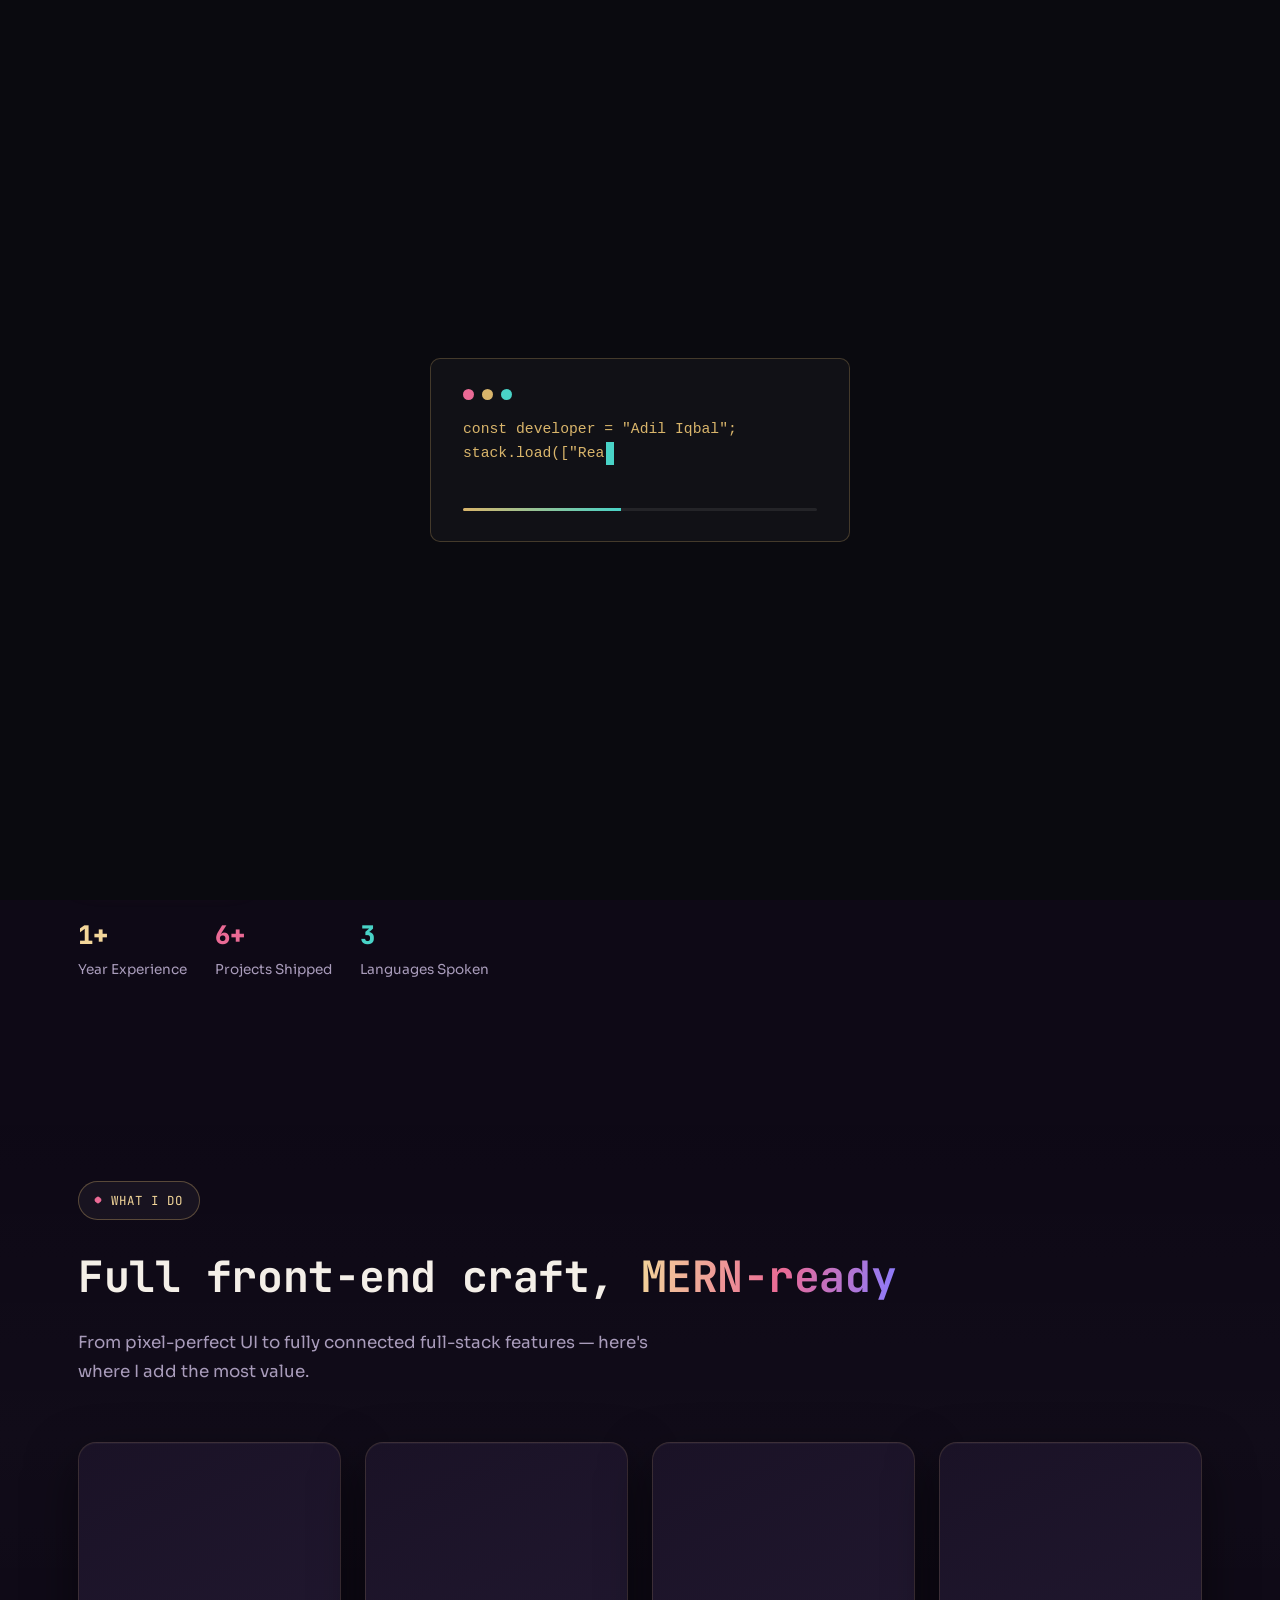
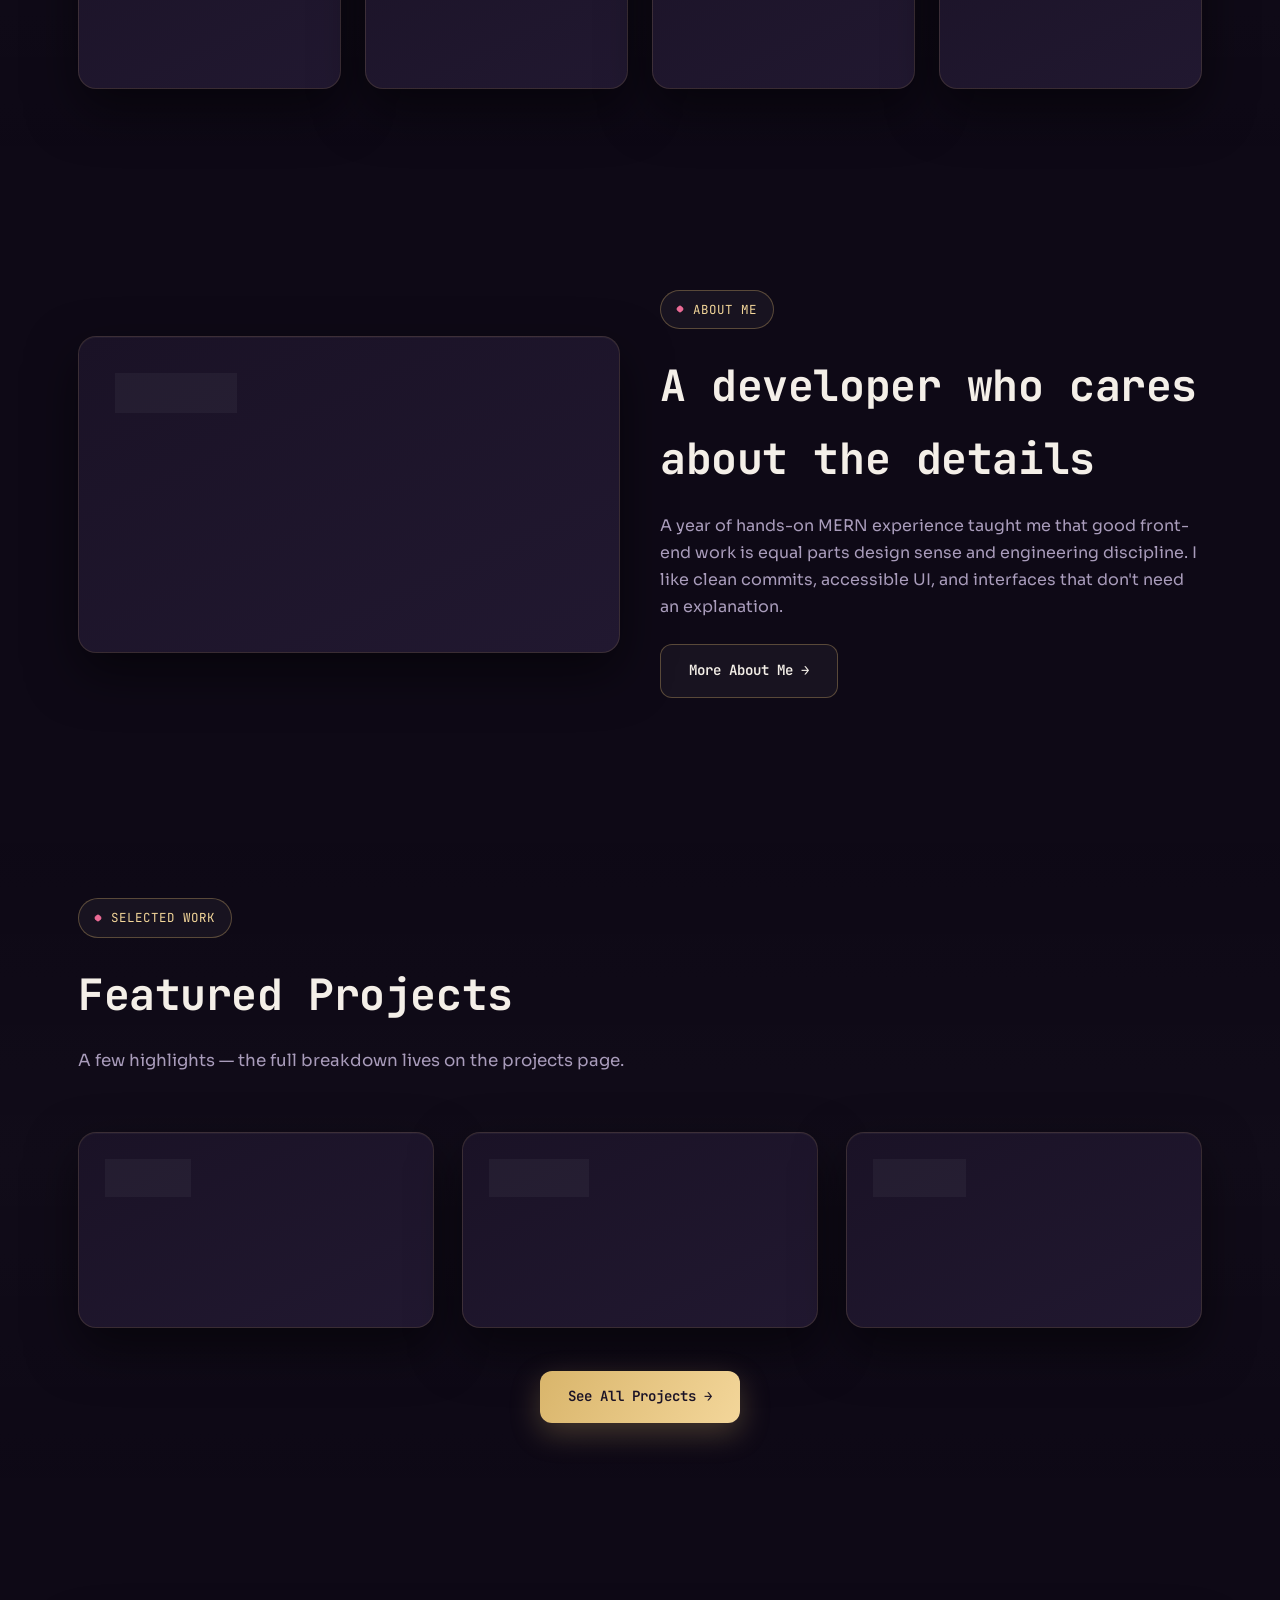
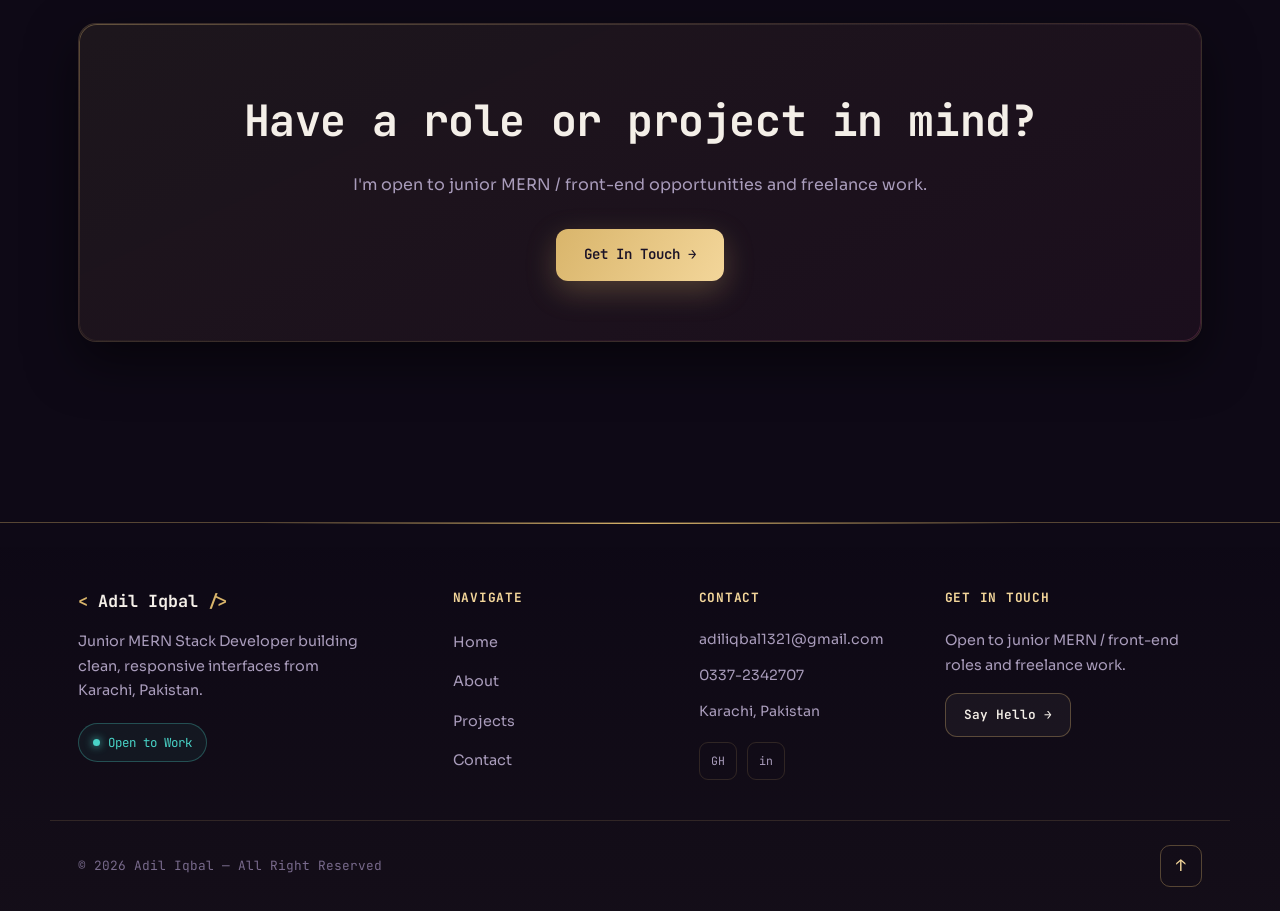
==== commit d8c6718e: "change" ====
--- a/index.html
+++ b/index.html
@@ -87,7 +87,7 @@
     <button class="nav-toggle" aria-label="menu"><span></span><span></span><span></span></button>
     <div class="nav-links">
       <a href="index.html" class="active">Home</a>
-      <a href="About.html">About</a>
+      <a href="about.html">About</a>
       <a href="projects.html">Projects</a>
       <a href="contact.html">Contact</a>
     </div>
@@ -251,7 +251,7 @@
       <h4>Navigate</h4>
       <ul>
         <li><a href="index.html">Home</a></li>
-        <li><a href="About.html">About</a></li>
+        <li><a href="about.html">About</a></li>
         <li><a href="projects.html">Projects</a></li>
         <li><a href="contact.html">Contact</a></li>
       </ul>
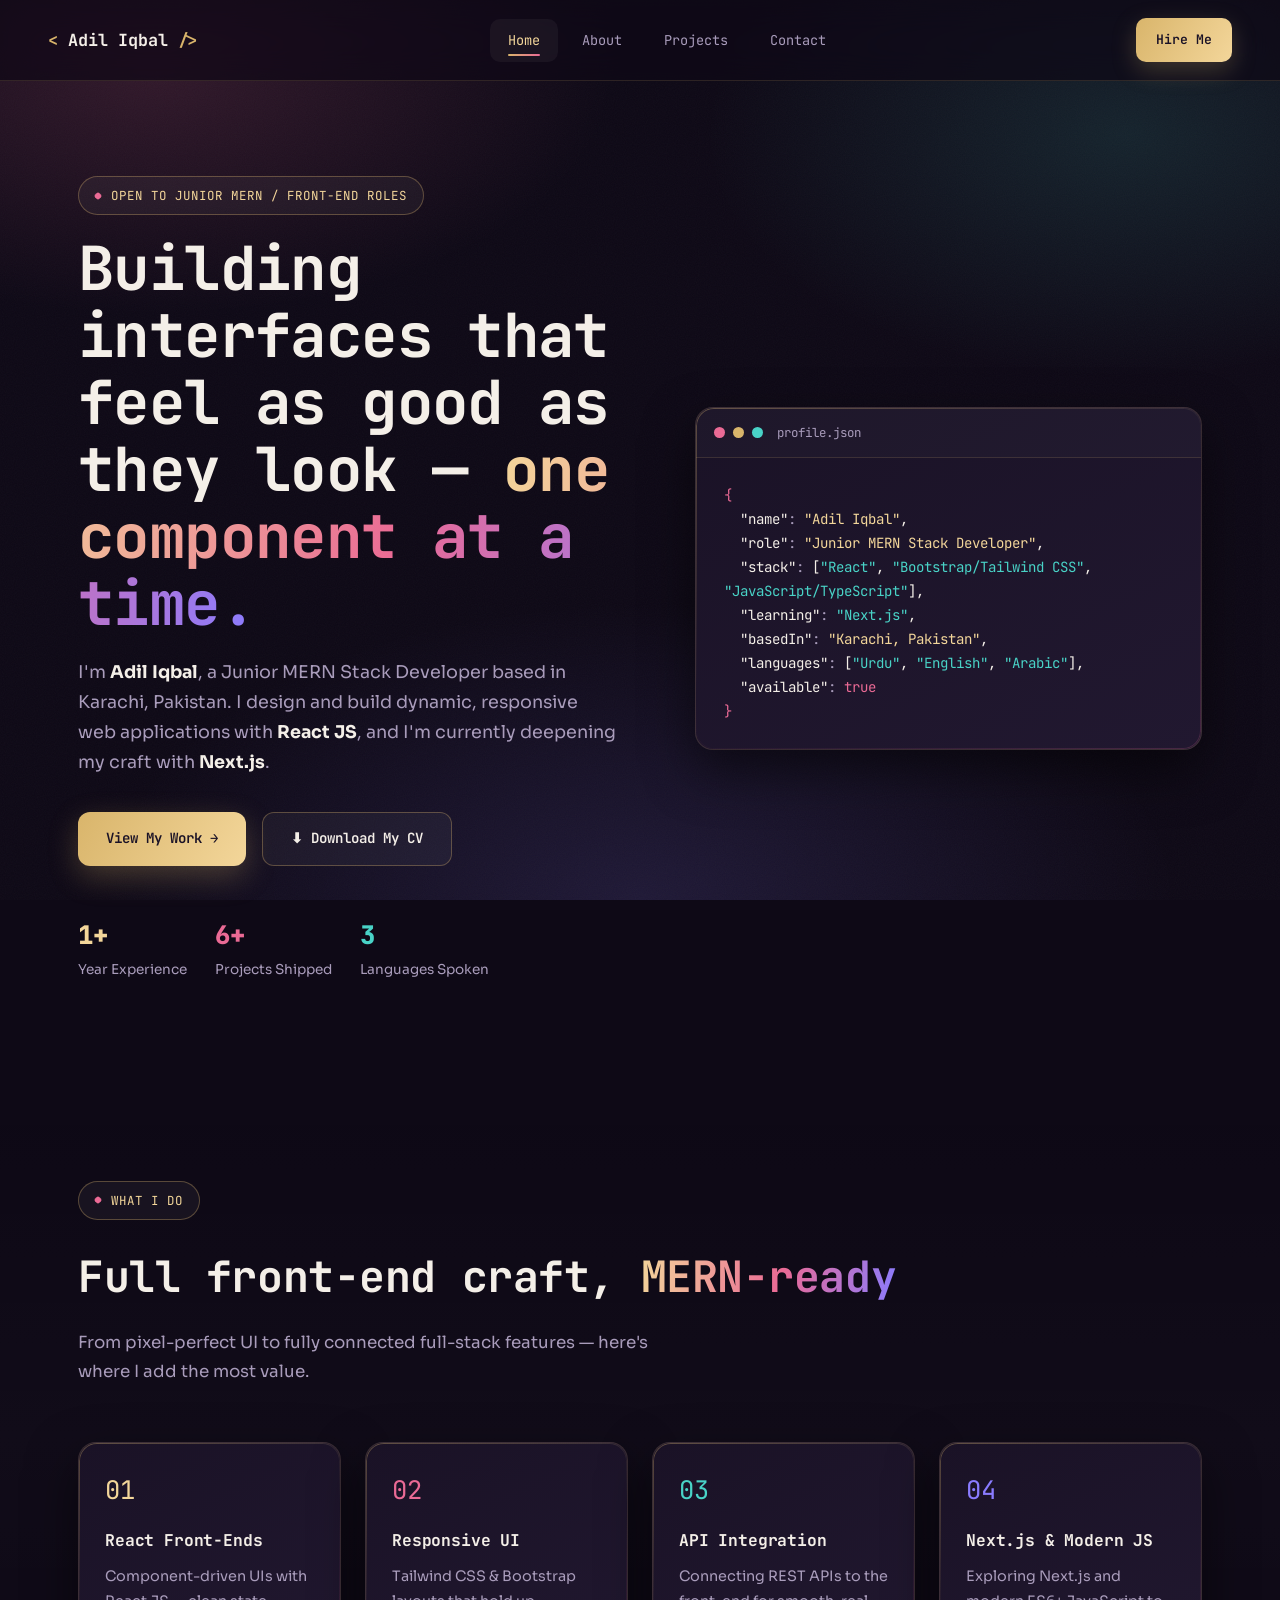
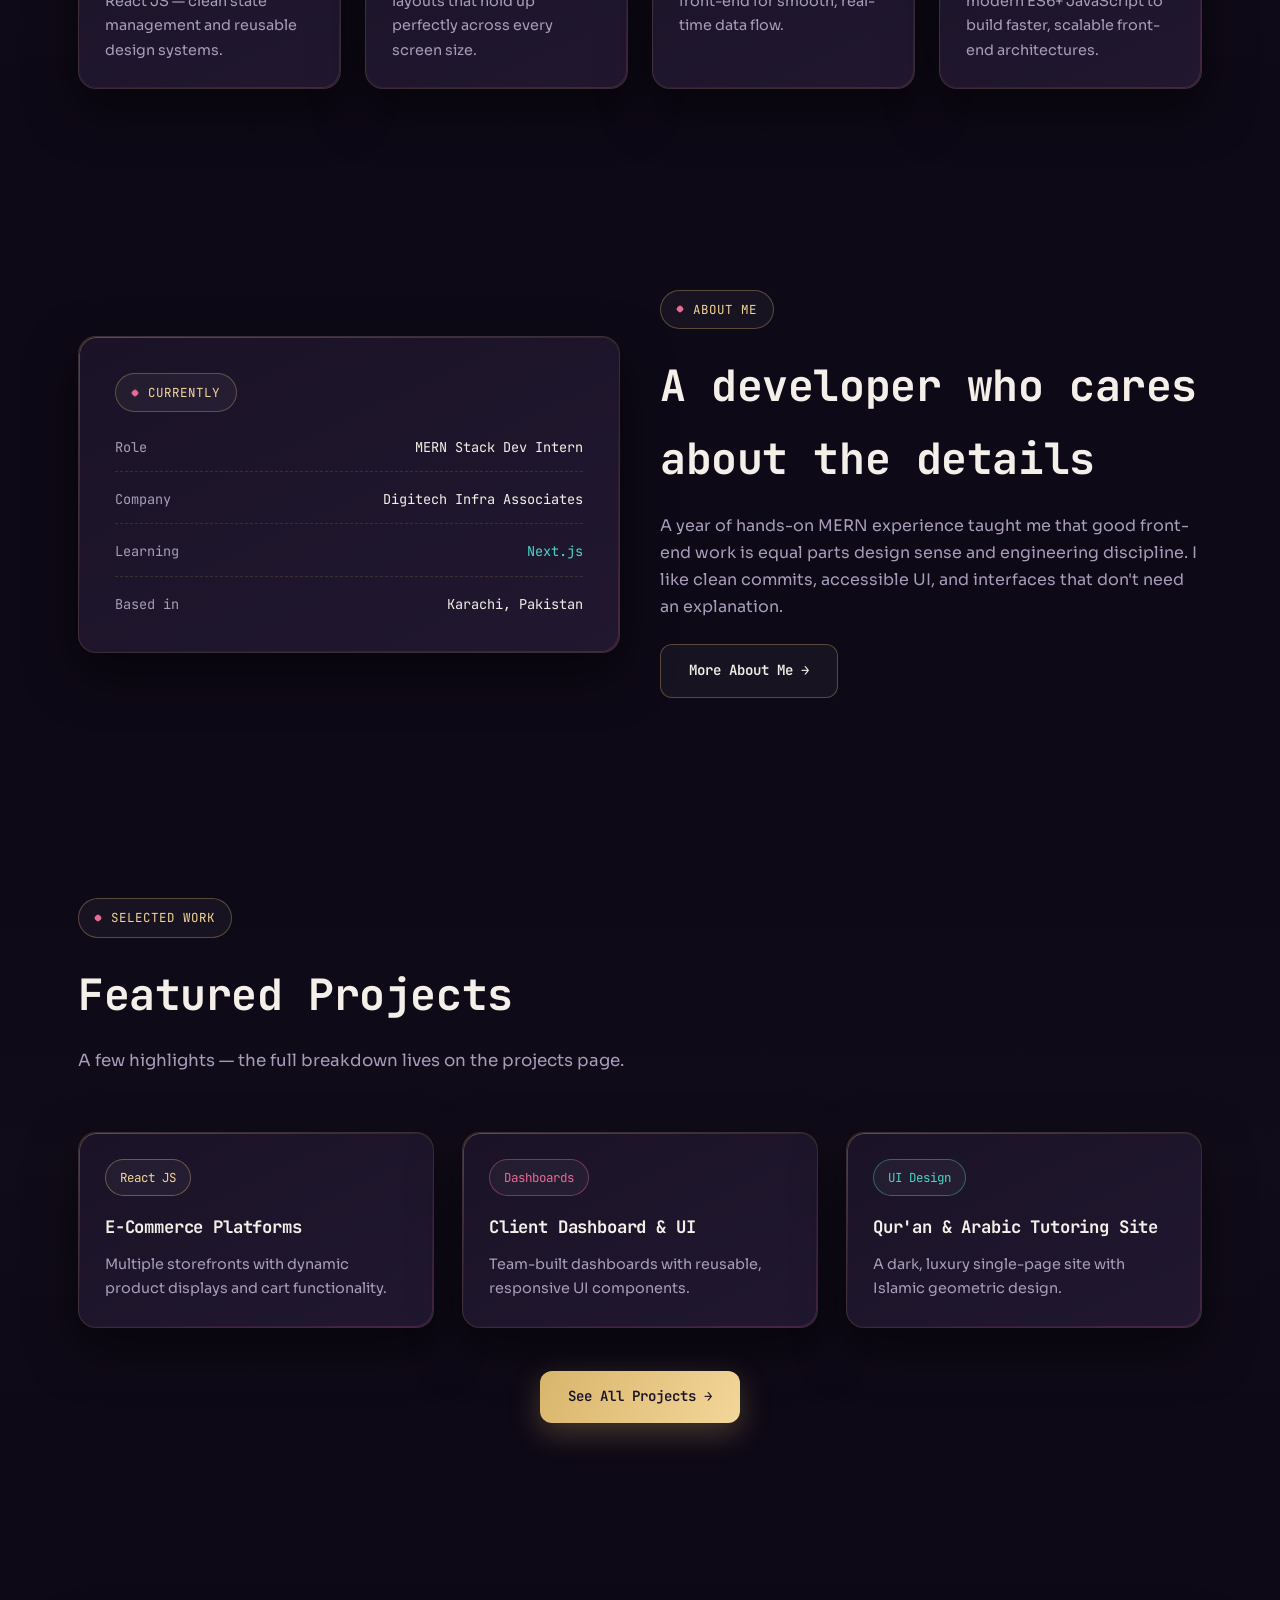
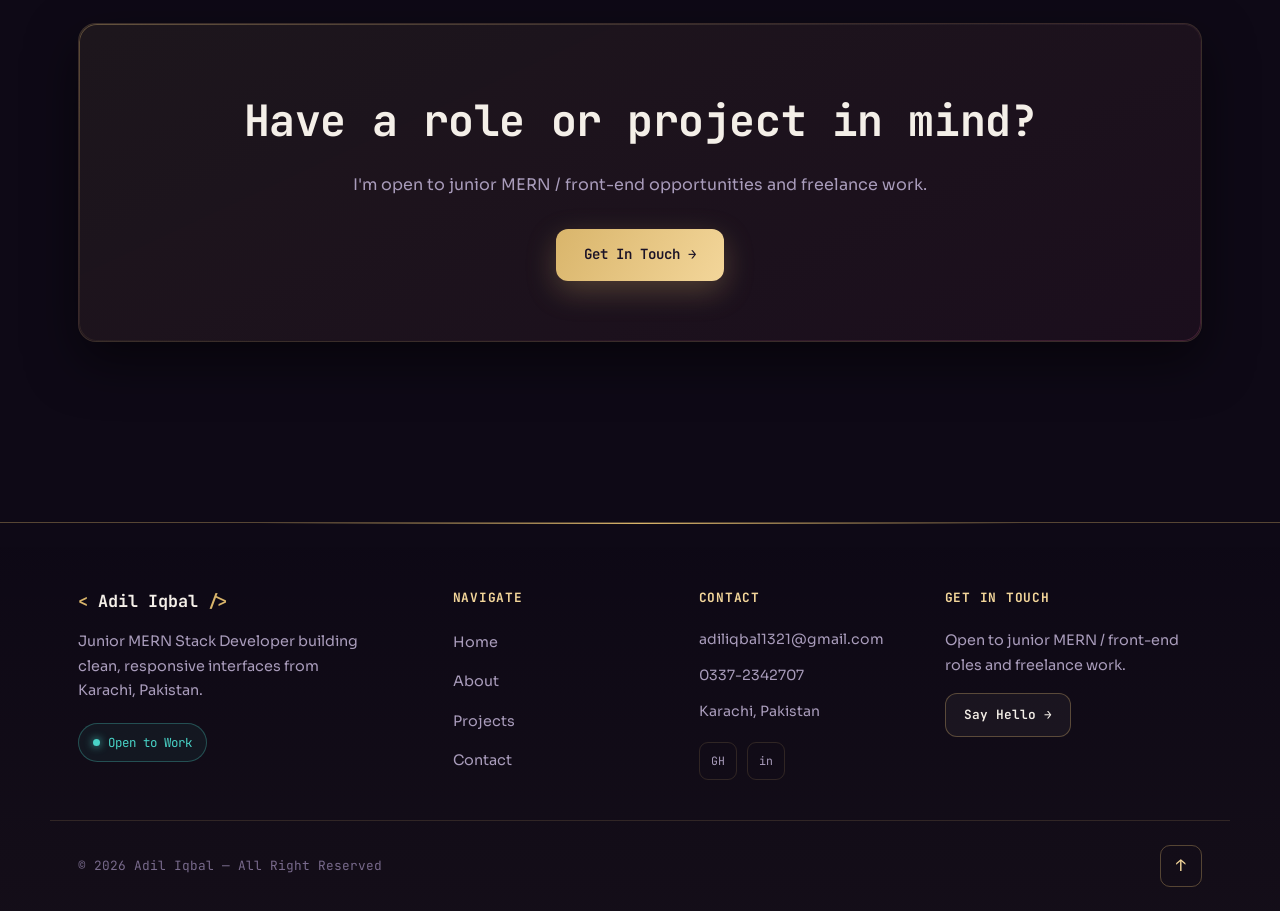
==== commit 4f4031e3: "CHANGES" ====
--- a/index.html
+++ b/index.html
@@ -87,7 +87,7 @@
     <button class="nav-toggle" aria-label="menu"><span></span><span></span><span></span></button>
     <div class="nav-links">
       <a href="index.html" class="active">Home</a>
-      <a href="about.html">About</a>
+      <a href="About.html">About</a>
       <a href="projects.html">Projects</a>
       <a href="contact.html">Contact</a>
     </div>
@@ -251,7 +251,7 @@
       <h4>Navigate</h4>
       <ul>
         <li><a href="index.html">Home</a></li>
-        <li><a href="about.html">About</a></li>
+        <li><a href="About.html">About</a></li>
         <li><a href="projects.html">Projects</a></li>
         <li><a href="contact.html">Contact</a></li>
       </ul>
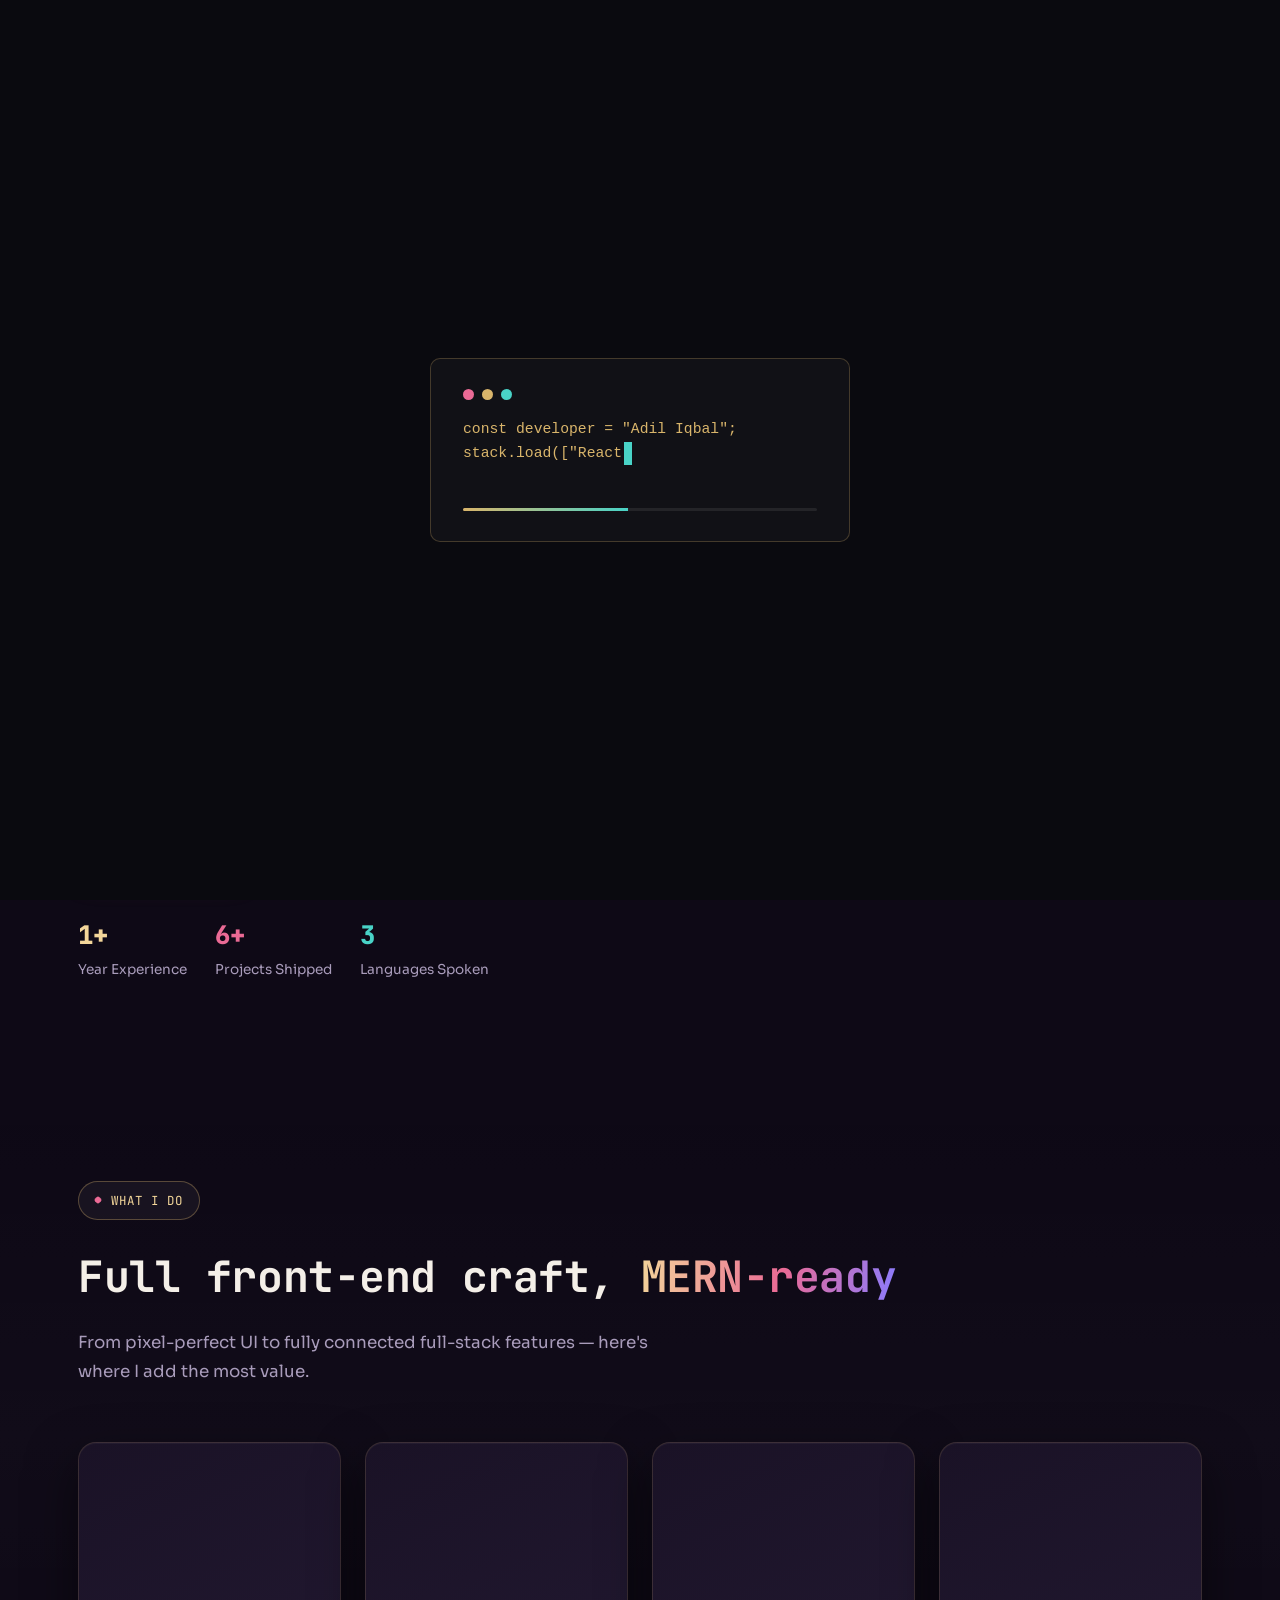
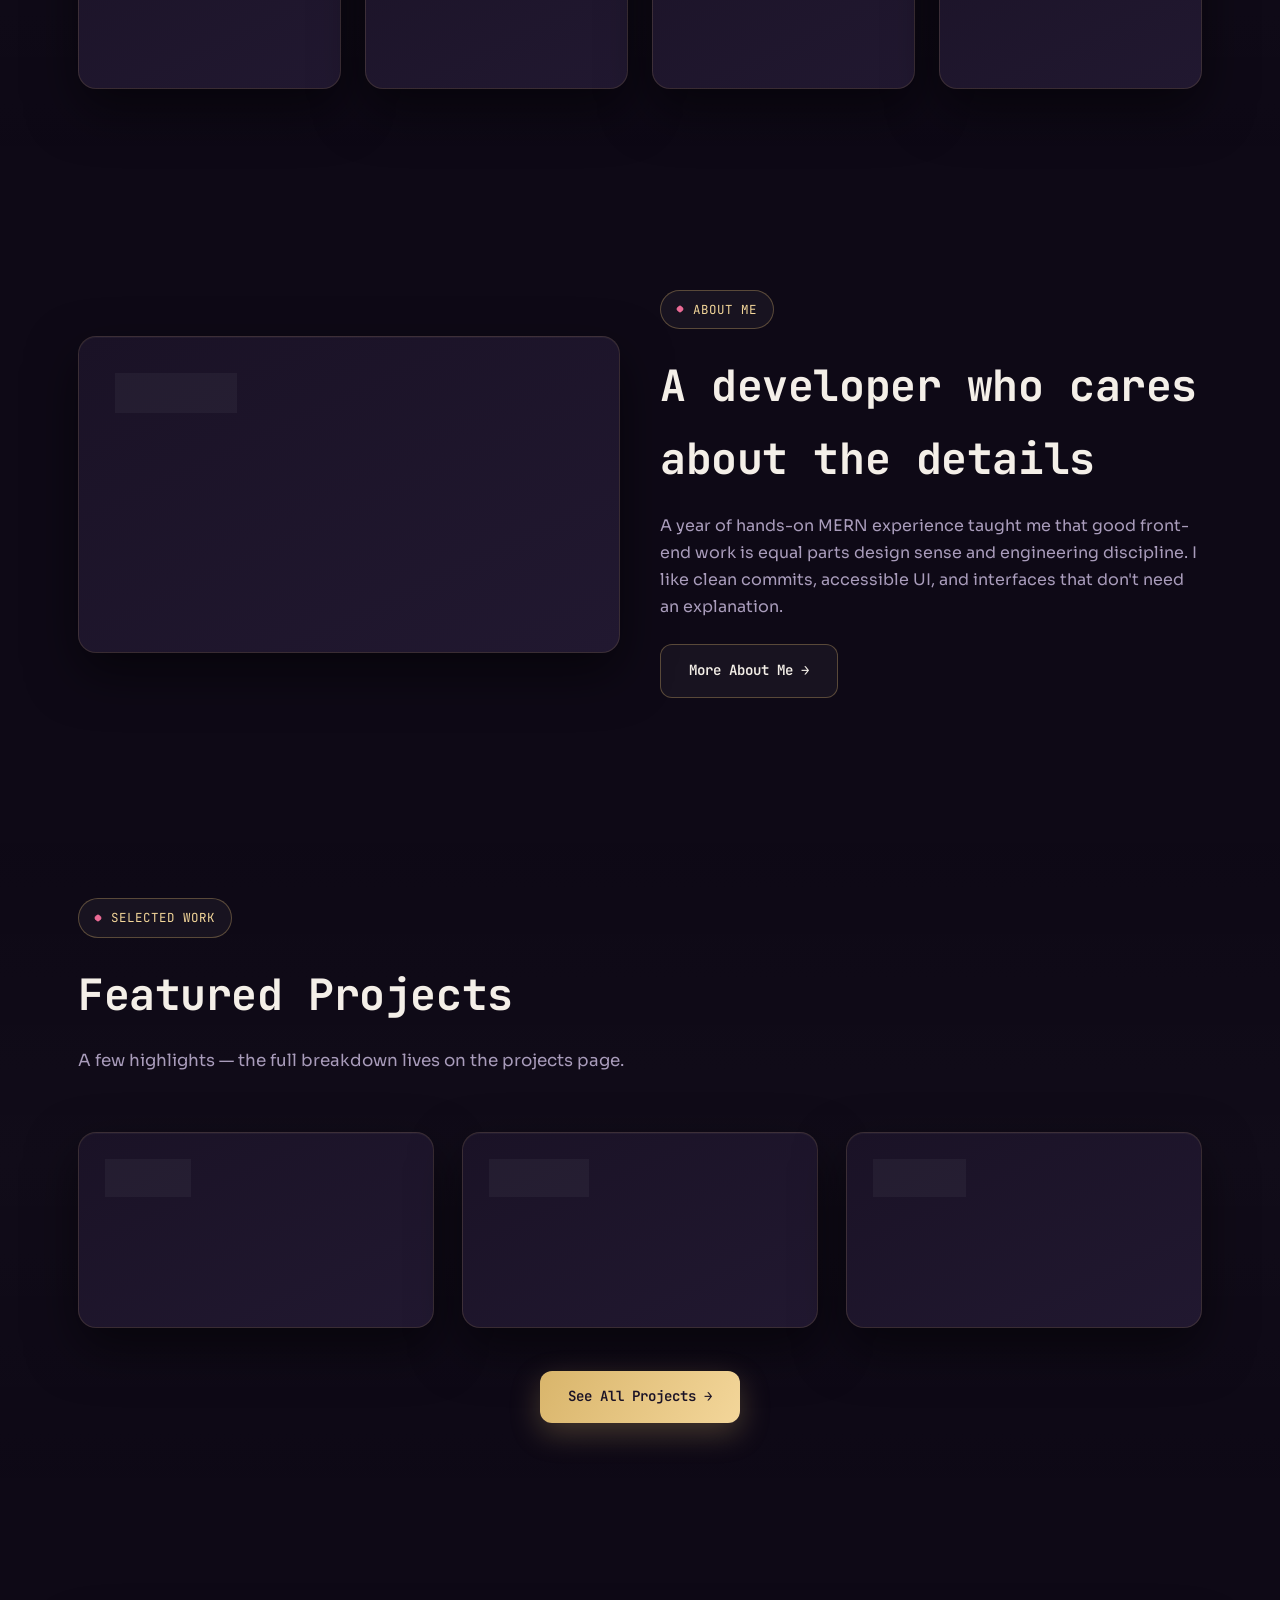
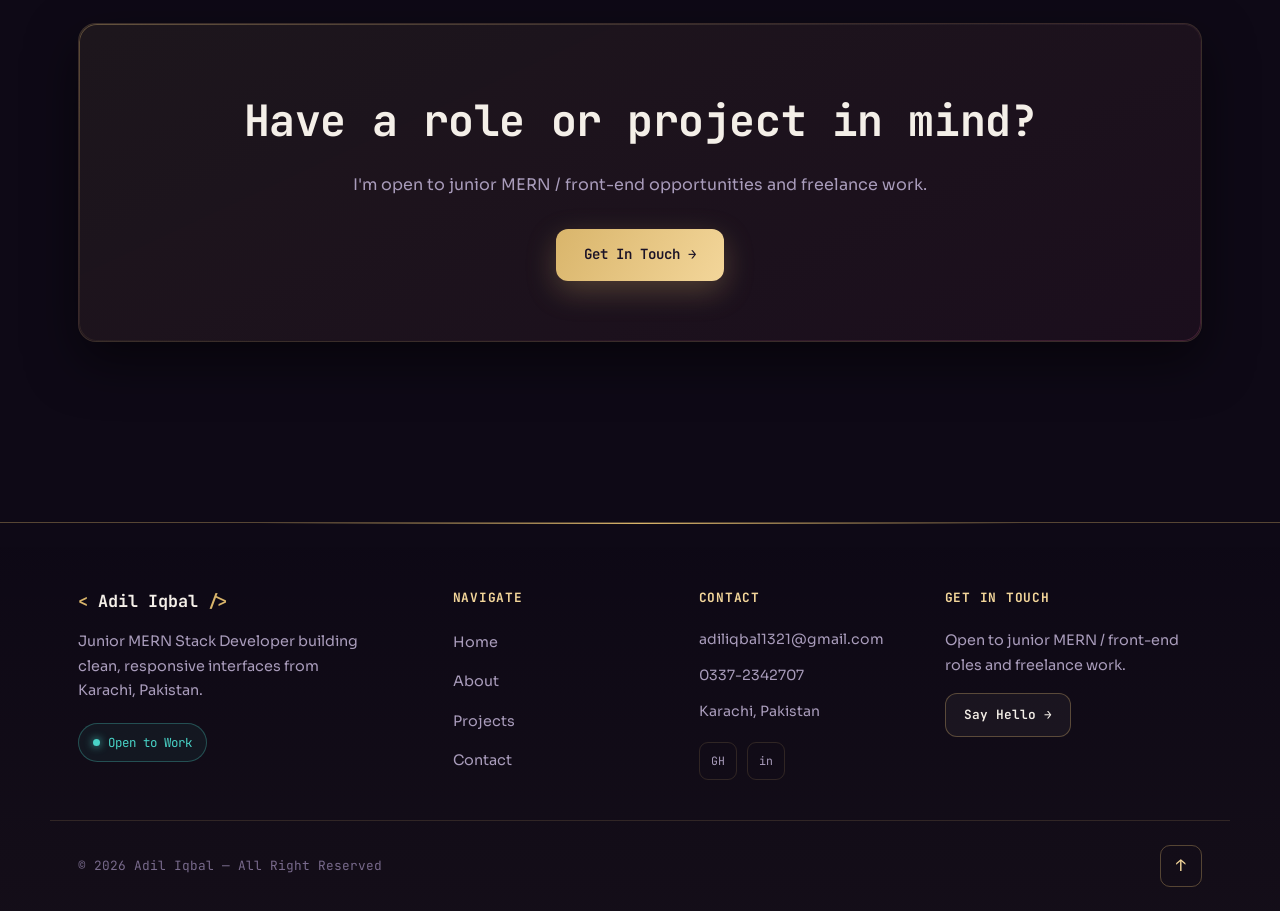
==== commit c9b70aee: "C" ====
--- a/index.html
+++ b/index.html
@@ -176,14 +176,15 @@
     </div>
   </section>
 
+  
   <!-- ============ ABOUT TEASER ============ -->
   <section class="pad-lg">
     <div class="wrap grid-2" style="align-items:center;">
       <div class="glass tilt fade-up" style="padding:36px;">
         <div class="eyebrow" style="margin-bottom:24px;"><span class="sq"></span>Currently</div>
         <ul style="display:flex;flex-direction:column;gap:16px;">
-          <li style="display:flex;justify-content:space-between;border-bottom:1px dashed var(--border);padding-bottom:12px;"><span class="mono" style="color:var(--muted);font-size:0.85rem;">Role</span><span class="mono" style="font-size:0.85rem;">MERN Stack Dev Intern</span></li>
-          <li style="display:flex;justify-content:space-between;border-bottom:1px dashed var(--border);padding-bottom:12px;"><span class="mono" style="color:var(--muted);font-size:0.85rem;">Company</span><span class="mono" style="font-size:0.85rem;">Digitech Infra Associates</span></li>
+          <li style="display:flex;justify-content:space-between;border-bottom:1px dashed var(--border);padding-bottom:12px;"><span class="mono" style="color:var(--muted);font-size:0.85rem;">Status</span><span class="mono" style="font-size:0.85rem;">Self-Learning &amp; Open to Work</span></li>
+          <li style="display:flex;justify-content:space-between;border-bottom:1px dashed var(--border);padding-bottom:12px;"><span class="mono" style="color:var(--muted);font-size:0.85rem;">Last Role</span><span class="mono" style="font-size:0.85rem;">MERN Stack Dev Intern @ Digitech Infra Associates</span></li>
           <li style="display:flex;justify-content:space-between;border-bottom:1px dashed var(--border);padding-bottom:12px;"><span class="mono" style="color:var(--muted);font-size:0.85rem;">Learning</span><span class="mono" style="font-size:0.85rem;color:var(--teal);">Next.js</span></li>
           <li style="display:flex;justify-content:space-between;"><span class="mono" style="color:var(--muted);font-size:0.85rem;">Based in</span><span class="mono" style="font-size:0.85rem;">Karachi, Pakistan</span></li>
         </ul>
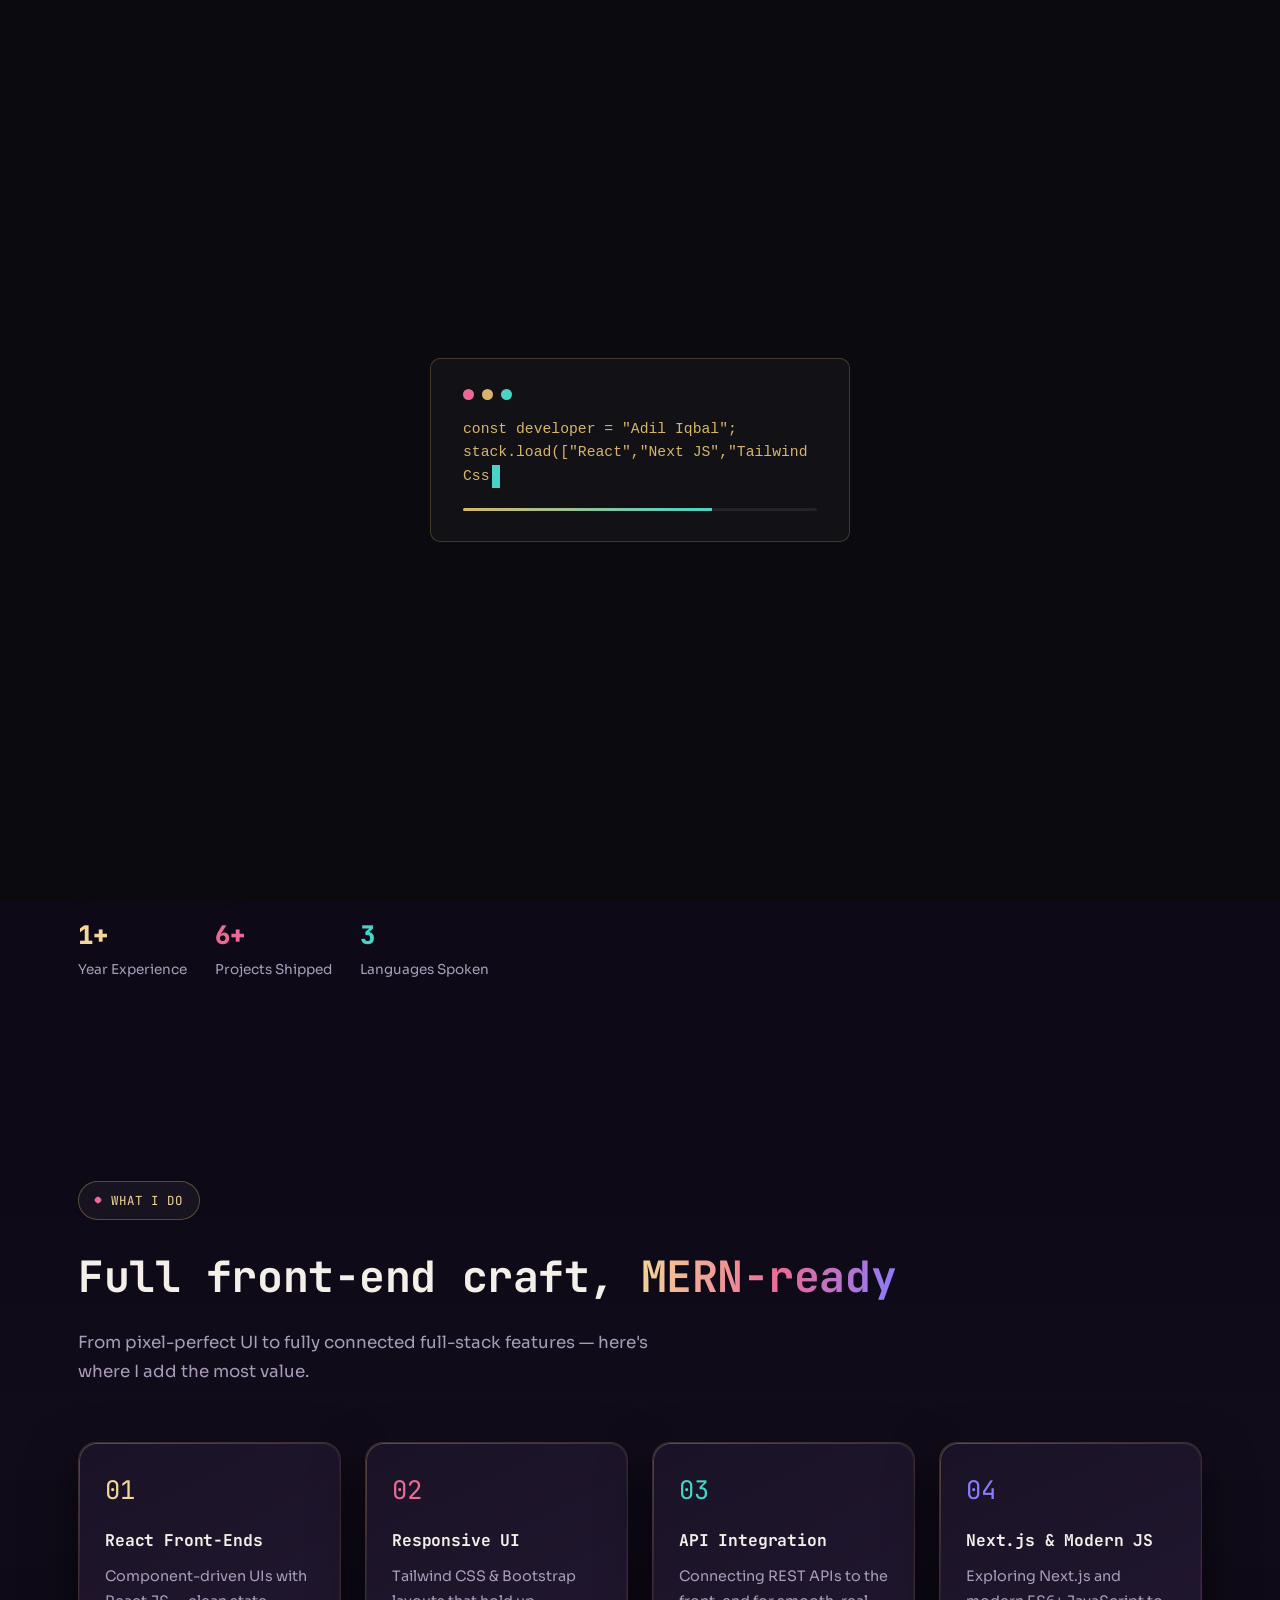
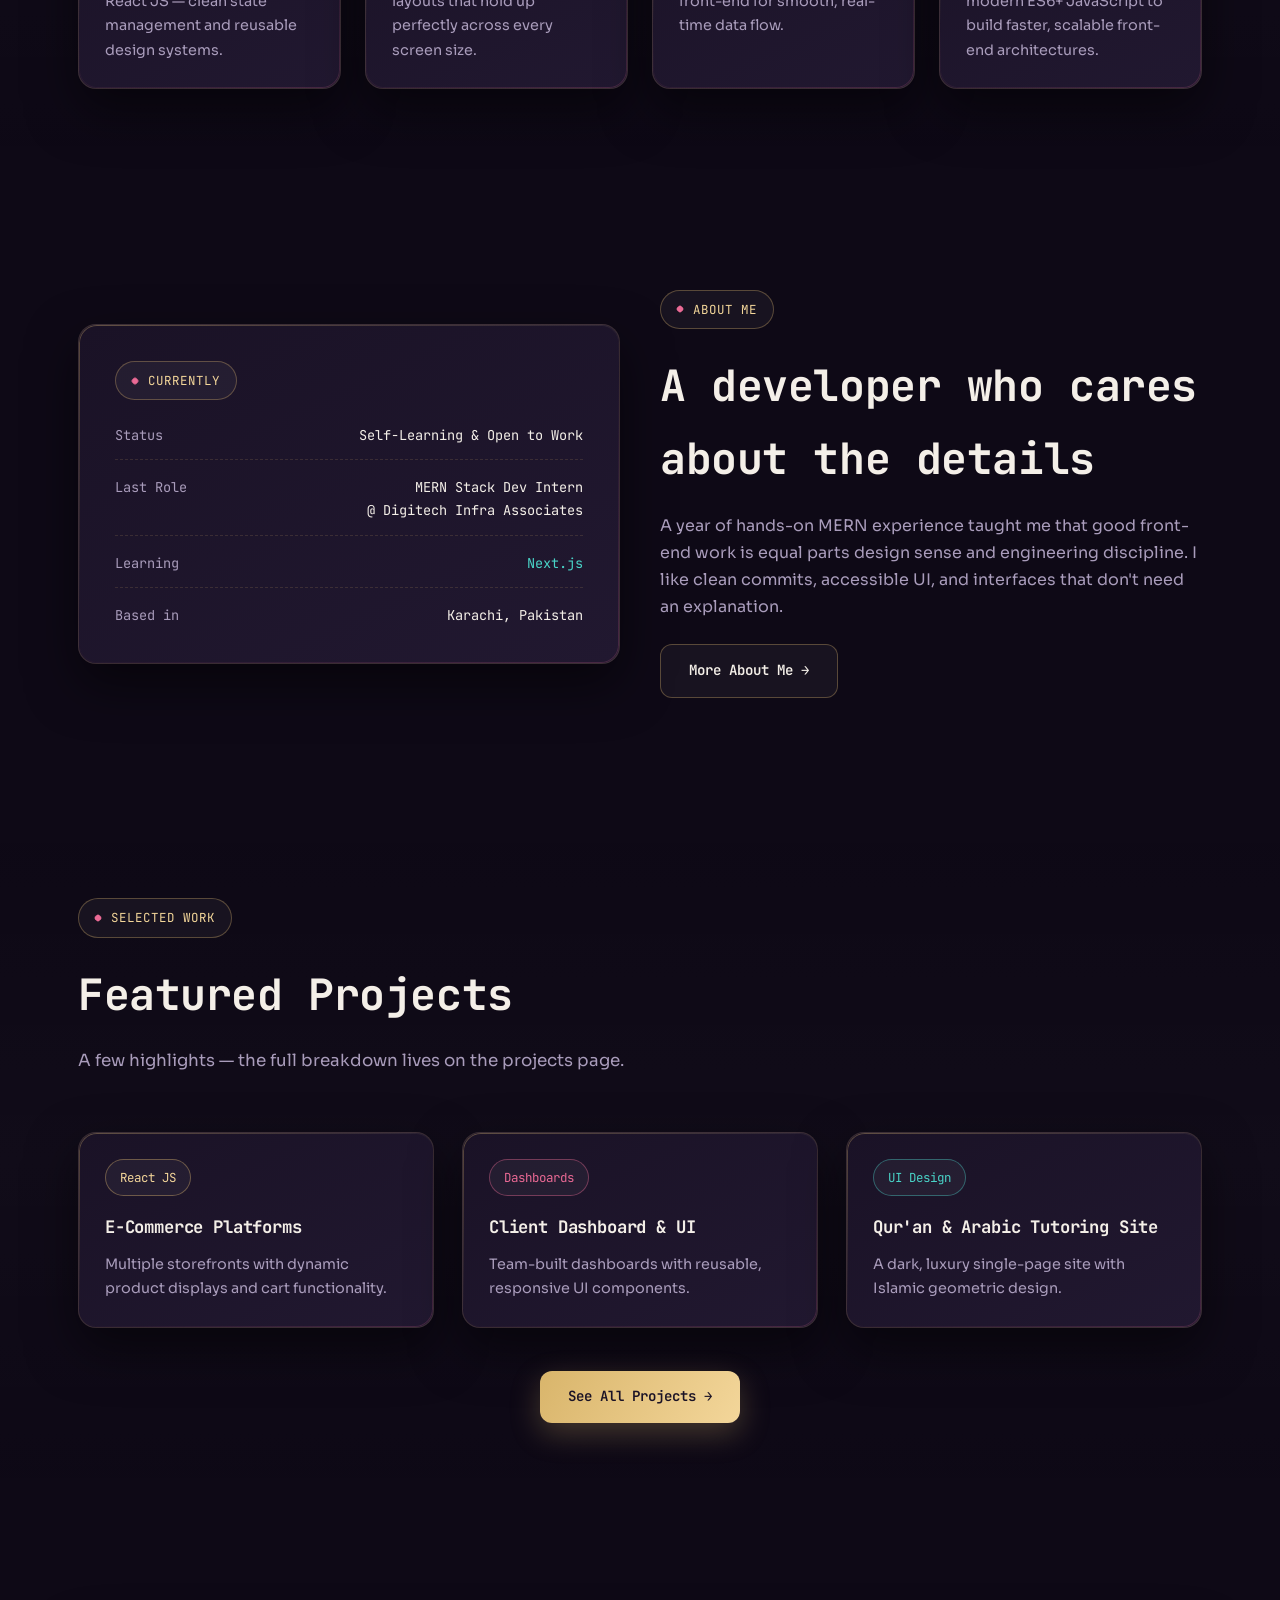
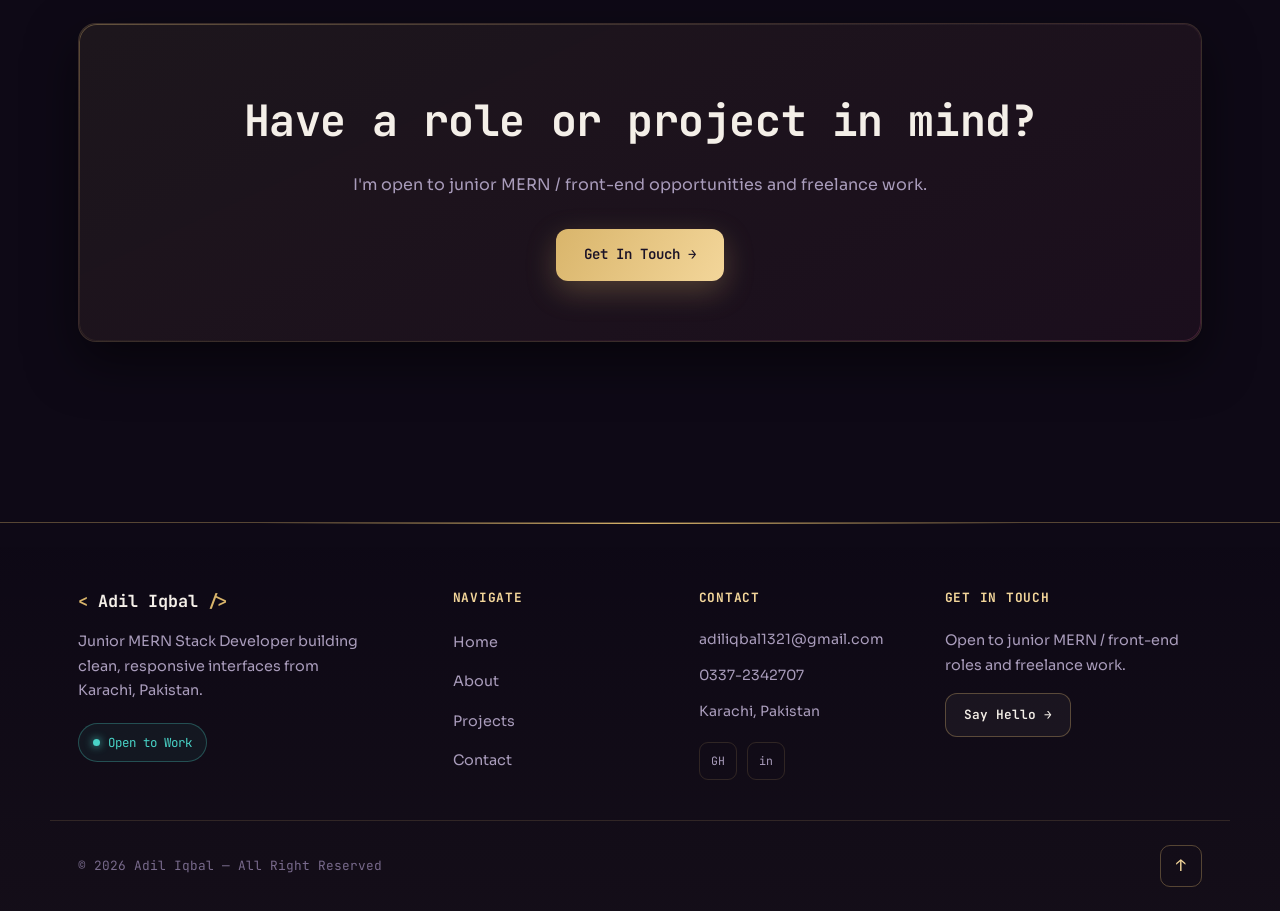
==== commit 6cd30fdf: "c" ====
--- a/index.html
+++ b/index.html
@@ -184,7 +184,7 @@
         <div class="eyebrow" style="margin-bottom:24px;"><span class="sq"></span>Currently</div>
         <ul style="display:flex;flex-direction:column;gap:16px;">
           <li style="display:flex;justify-content:space-between;border-bottom:1px dashed var(--border);padding-bottom:12px;"><span class="mono" style="color:var(--muted);font-size:0.85rem;">Status</span><span class="mono" style="font-size:0.85rem;">Self-Learning &amp; Open to Work</span></li>
-          <li style="display:flex;justify-content:space-between;border-bottom:1px dashed var(--border);padding-bottom:12px;"><span class="mono" style="color:var(--muted);font-size:0.85rem;">Last Role</span><span class="mono" style="font-size:0.85rem;">MERN Stack Dev Intern @ Digitech Infra Associates</span></li>
+          <li style="display:flex;justify-content:space-between;gap:16px;border-bottom:1px dashed var(--border);padding-bottom:12px;"><span class="mono" style="color:var(--muted);font-size:0.85rem;flex-shrink:0;">Last Role</span><span class="mono" style="font-size:0.85rem;text-align:right;">MERN Stack Dev Intern<br>@ Digitech Infra Associates</span></li>
           <li style="display:flex;justify-content:space-between;border-bottom:1px dashed var(--border);padding-bottom:12px;"><span class="mono" style="color:var(--muted);font-size:0.85rem;">Learning</span><span class="mono" style="font-size:0.85rem;color:var(--teal);">Next.js</span></li>
           <li style="display:flex;justify-content:space-between;"><span class="mono" style="color:var(--muted);font-size:0.85rem;">Based in</span><span class="mono" style="font-size:0.85rem;">Karachi, Pakistan</span></li>
         </ul>
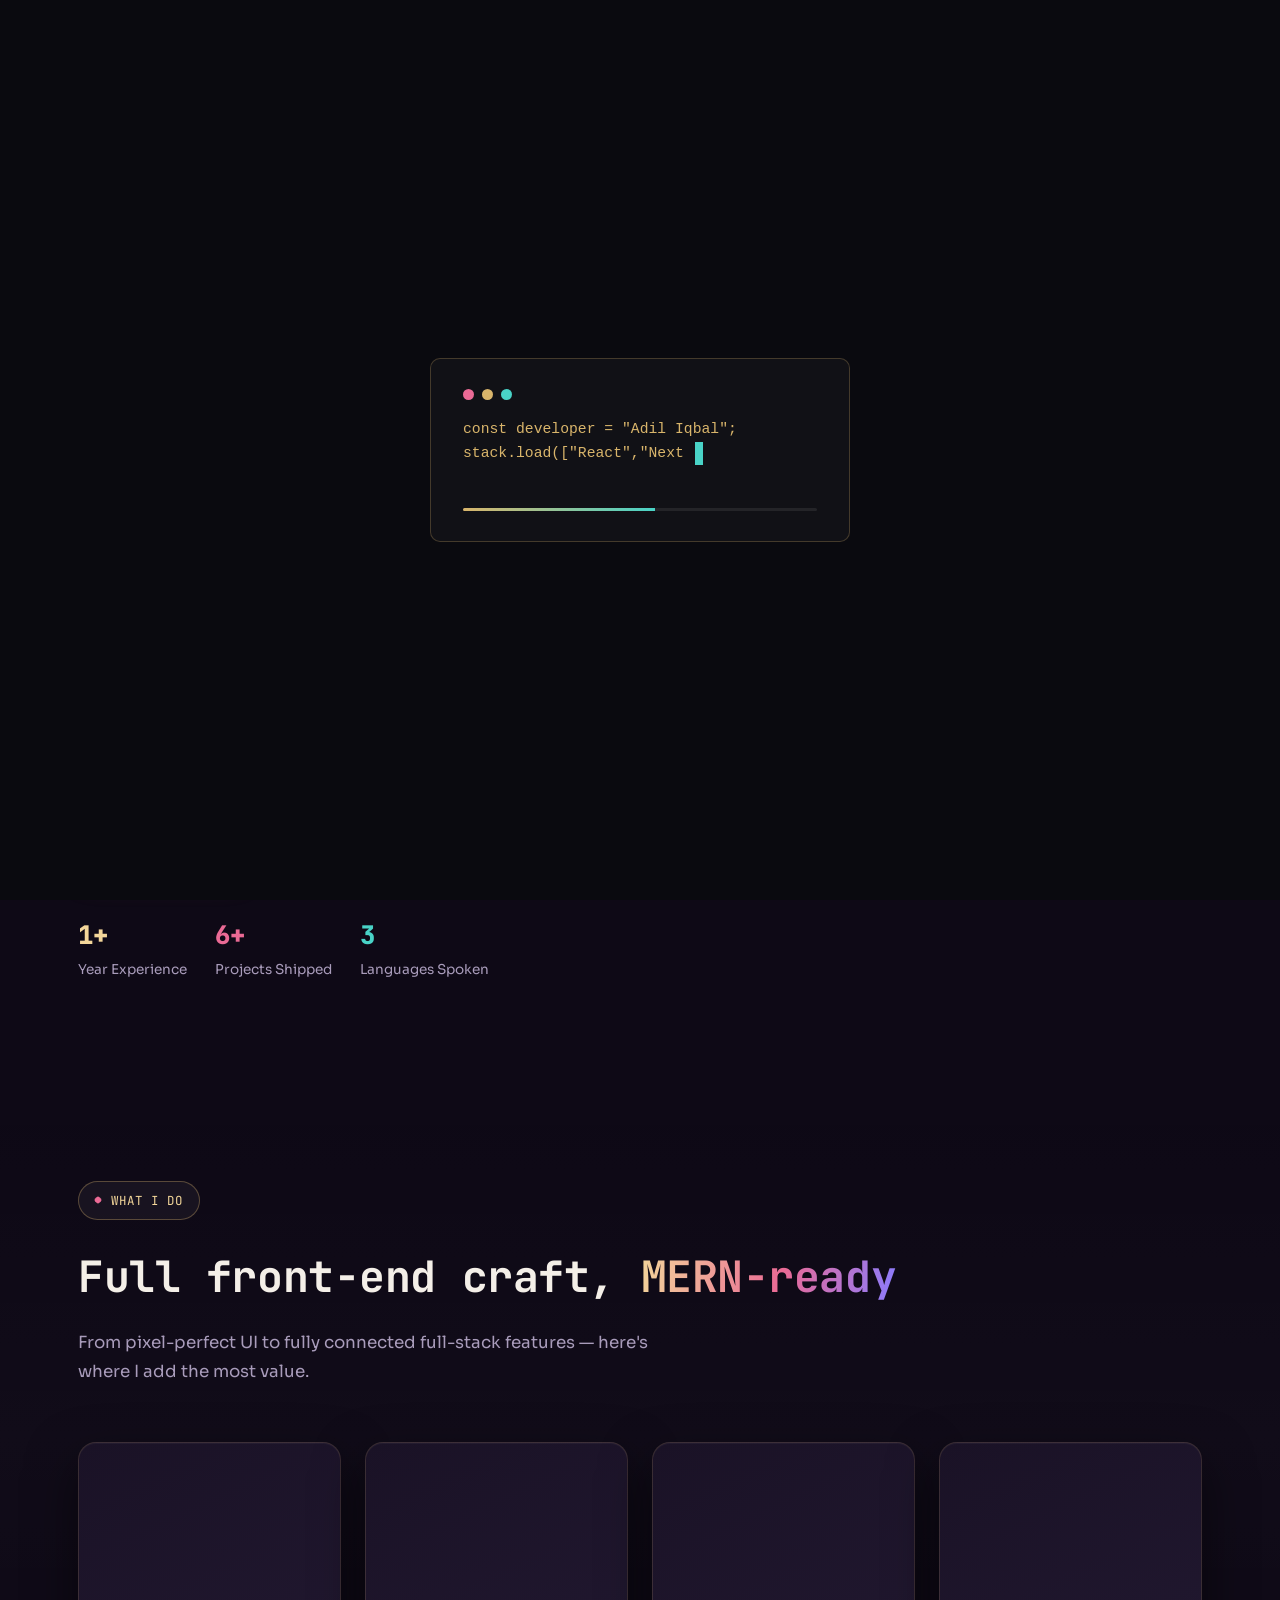
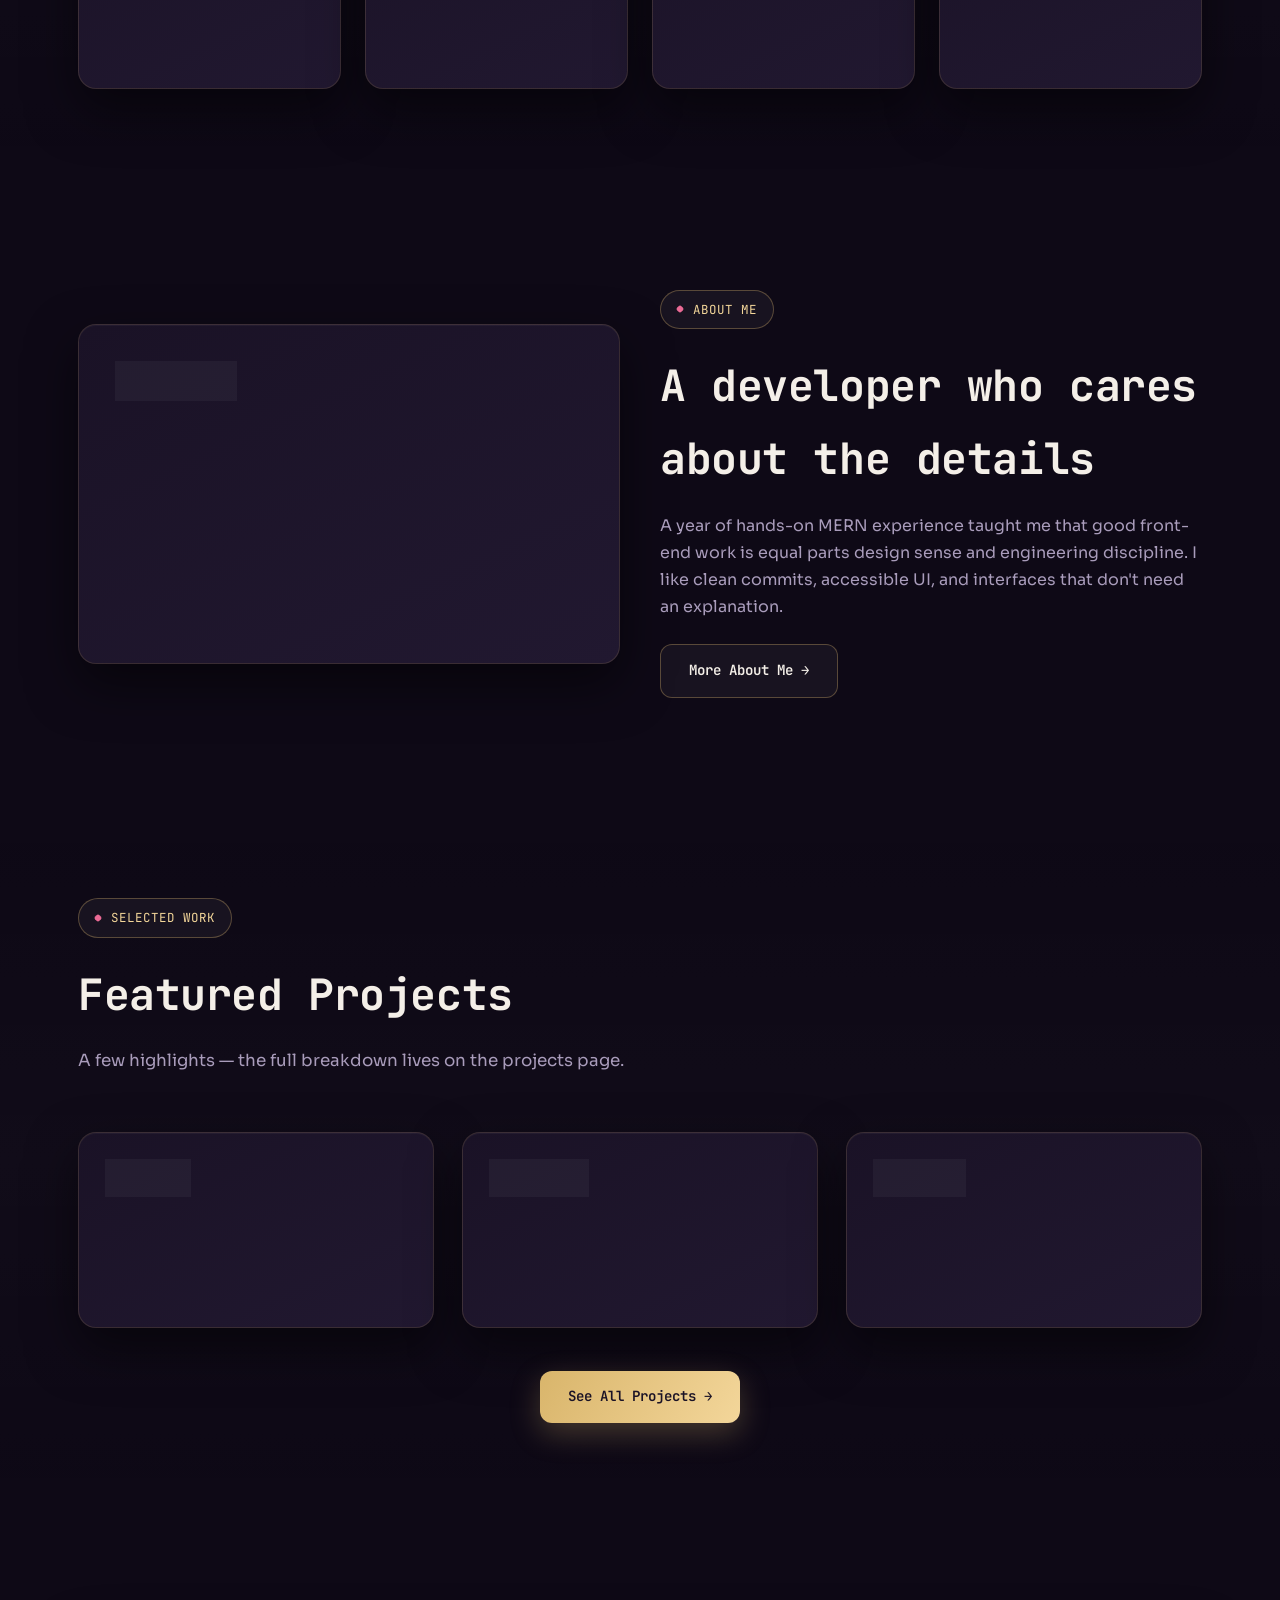
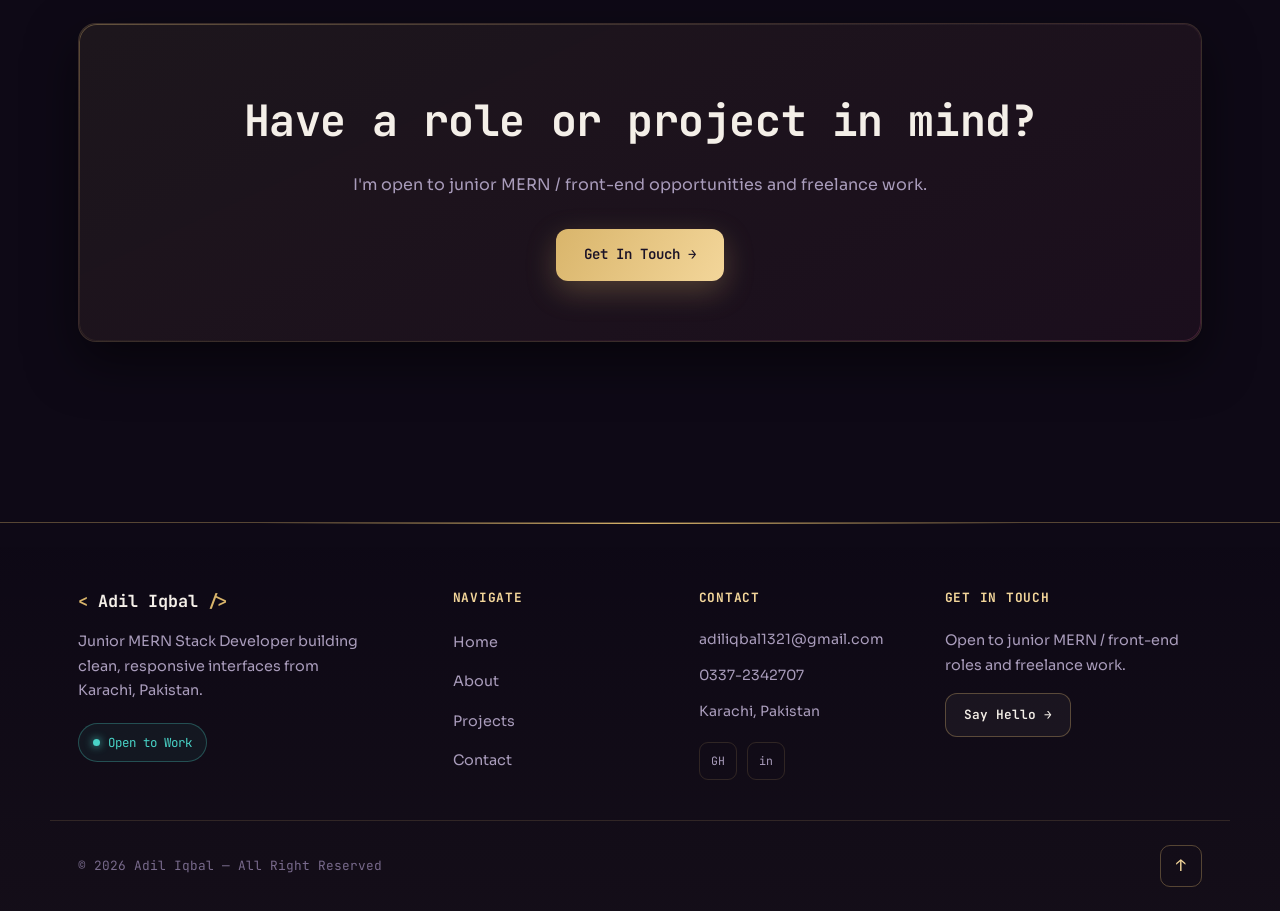
==== commit a019c797: "c" ====
--- a/index.html
+++ b/index.html
@@ -193,7 +193,7 @@
         <div class="eyebrow"><span class="sq"></span>About Me</div>
         <h2 class="section-title">A developer who cares about the details</h2>
         <p style="color:var(--muted);margin-bottom:24px;">A year of hands-on MERN experience taught me that good front-end work is equal parts design sense and engineering discipline. I like clean commits, accessible UI, and interfaces that don't need an explanation.</p>
-        <a href="about.html" class="btn btn-outline">More About Me →</a>
+        <a href="About.html" class="btn btn-outline">More About Me →</a>
       </div>
     </div>
   </section>
